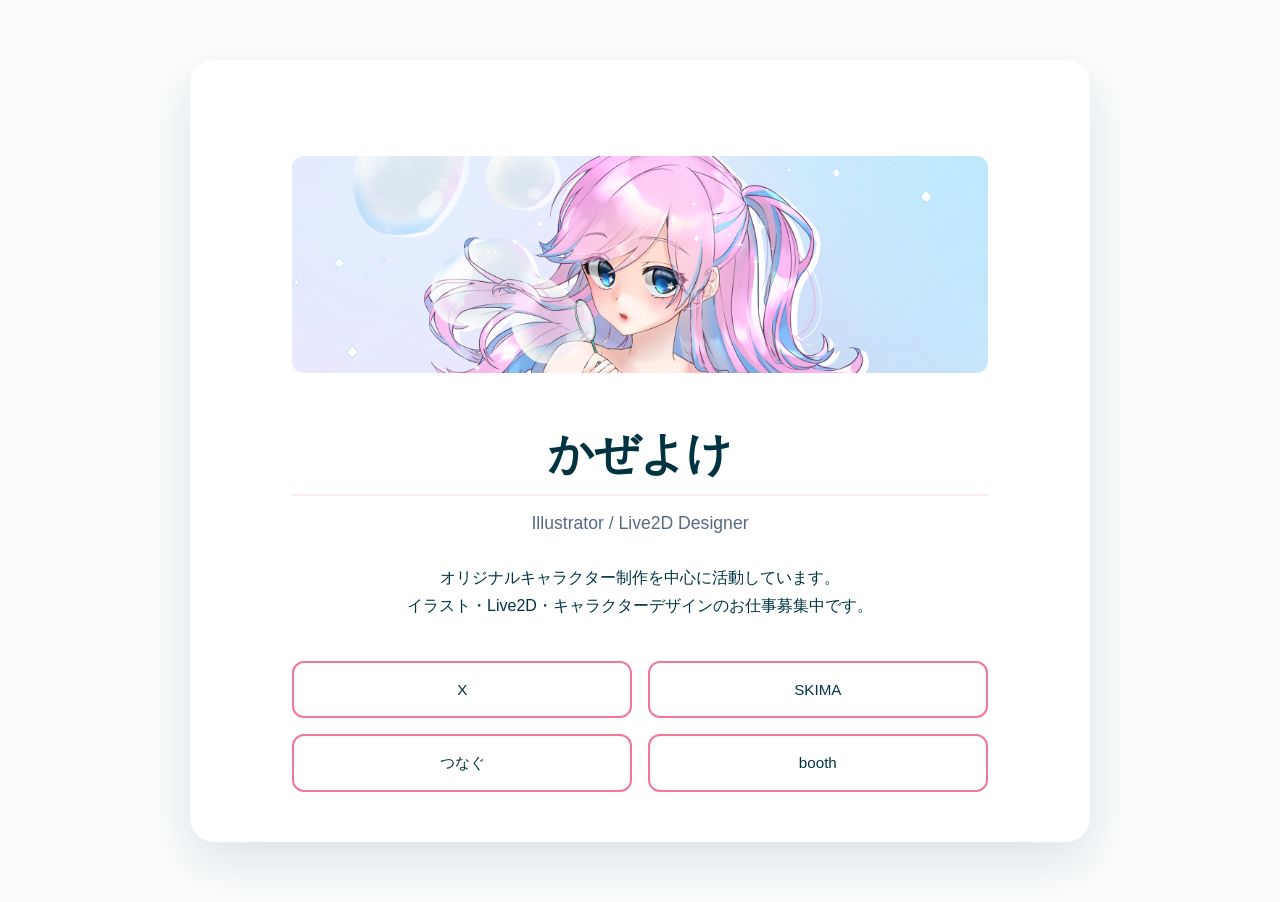
==== index.html @ c68abbef "title変更" ====
<!DOCTYPE html>
<html lang="ja">
<head>
    <meta charset="UTF-8">
    <meta name="viewport" content="width=device-width, initial-scale=1.0">
    <title>Kazeyoke | Portfolio</title>

    <link rel="stylesheet" href="css/style.css">
</head>

<body>

<main class="container">
    <section class="card">
        <div class="hero">
            <img src="images/header.png" alt="ヘッダー画像">
        </div>

        <div class="content">

            <h1>かぜよけ</h1>

            <p class="job">
                Illustrator / Live2D Designer
            </p>

            <p class="profile">
                オリジナルキャラクター制作を中心に活動しています。<br>
                イラスト・Live2D・キャラクターデザインのお仕事募集中です。
            </p>

            <div class="links">
                <a href="https://x.com/kazeyoke1265">X</a>
                <a href="https://skima.jp/profile?id=476452&sh=sy41KWL">SKIMA</a>
                <a href="https://tsunagu.cloud/users/kazeyoke_sub">つなぐ</a>
                <a href="https://kazeyoke-sub.booth.pm/">booth</a>
            </div>
        </div>
    </section>
</main>

</body>
</html>
---- css/style.css ----
:root{

--pink:#F66C89;
--pink2:#F27798;

--green:#013440;

--blue:#234D68;

--gray:#566B81;

}

*{

margin:0;
padding:0;
box-sizing:border-box;

}

body{

font-family:"Noto Sans JP",sans-serif;

background:#FAFCFD;

color:var(--green);

line-height:1.8;

}

header{

padding:20px 8%;

display:flex;

justify-content:space-between;

align-items:center;

}

h1{
    /* margin-top: 24px; */
    margin-bottom: 12px;
    font-size: clamp(1.8rem, 4vw, 2.8rem);
    border-bottom:2px solid rgba(242,119,152,.15);
}

.job{
    margin-bottom: 24px;
    font-size: clamp(0.9rem, 2vw, 1.1rem);
    color: #566B81;
}

.profile{
    margin-bottom: 40px;
    line-height: 1.8;
    font-size: clamp(0.95rem, 2vw, 1rem);
}

nav ul{

display:flex;

gap:30px;

list-style:none;

}

nav a{

text-decoration:none;

color:var(--green);

transition:.3s;

}

nav a:hover{

color:var(--pink);

}

/* ------------------------------
   Hero
------------------------------ */

.hero{
    margin: 16px auto 40px;
    border-radius: 12px;
    overflow: hidden;
}

.hero img{
    display: block;
    width: 100%;
    height: auto;
    transition: .5s;
}

.hero:hover img{
    transform: scale(1.03);
}


.hero p{

font-size:18px;

max-width:600px;

}

section{

padding:80px 8%;

}

.content{
    padding:0px;
}

/* ------------------------------
   共通横幅
------------------------------ */

.inner{
    width: 92%;
    margin: 0 auto;
}

/* ------------------------------
   Card
------------------------------ */

.card{
    width: min(900px, 92%);
    margin: 60px auto;

    background: #fff;
    border-radius: 24px;
    overflow: hidden;

    box-shadow: 0 20px 50px rgba(1, 52, 64, .12);
    text-align: center;

    padding-bottom: 50px;
}


/* ------------------------------
   Links
------------------------------ */

.links{
    display: grid;
    grid-template-columns: repeat(2, 1fr);
    gap: 16px;
    margin-top: 32px;
}

.links a{
    display: flex;
    justify-content: center;
    align-items: center;

    padding: 13px 18px;

    background: #fff;
    border: 2px solid #F27798;
    border-radius: 12px;

    color: #013440;
    text-decoration: none;
    font-size: 0.95rem;
    font-weight: 500;

    transition: .25s;
}

.links a:hover{
    background:#F66C89;
    color:#fff;
    transform:translateY(-2px);
    box-shadow:0 12px 24px rgba(242,119,152,.3);
}

footer{

background:var(--green);

color:white;

padding:40px;

text-align:center;

}

 /* mb */

@media (max-width: 768px) {

    .hero{
        width: 100%;
        margin: 0;
        border-radius: 0;
    }

    .hero img{
        display: block;
        width: 100%;
        height: 180px;   /* 好みで調整 */
        object-fit: cover;
    }

    .inner{
        width: calc(100% - 48px); /* 左右24px */
        margin: 0 auto;
    }


    .card{
        width: 100%;
        margin: 0;
        padding: 0 0 40px;
        border-radius: 0;
        box-shadow: none;
    }


    .links{
        gap: 10px;
    }

    .links a{
        font-size: 0.85rem;
        padding: 10px 8px;
        border-width: 1.5px;
        border-radius: 10px;
        border: 2px solid #F27798;
    }

    .content{
        width: calc(100% - 48px); /* 左右24px */
        margin: 0 auto;
    }


}

@media (max-width: 480px) {
    .links{
        grid-template-columns: 1fr;
    }


    .links a{
        border: 2px solid #F27798;
    }
    .content{
        width: calc(100% - 48px); /* 左右24px */
        margin: 0 auto;
    }

}
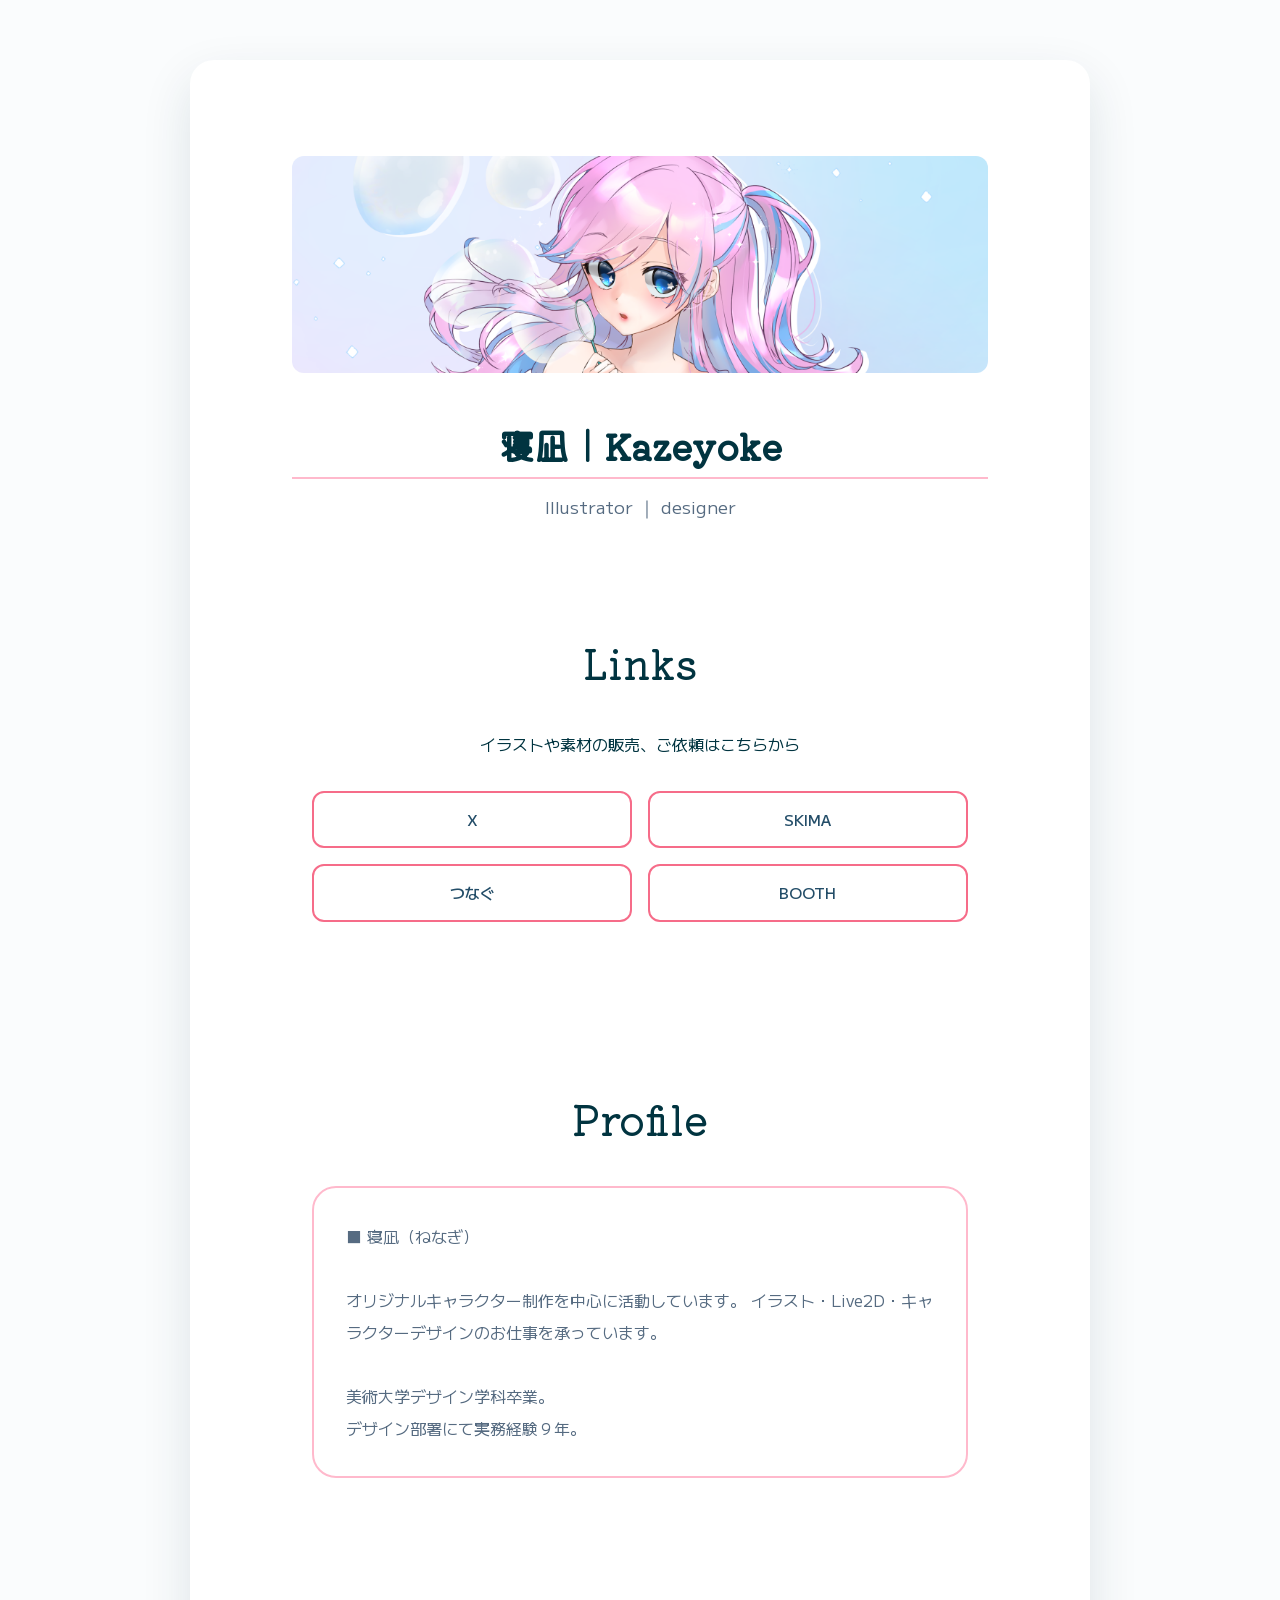
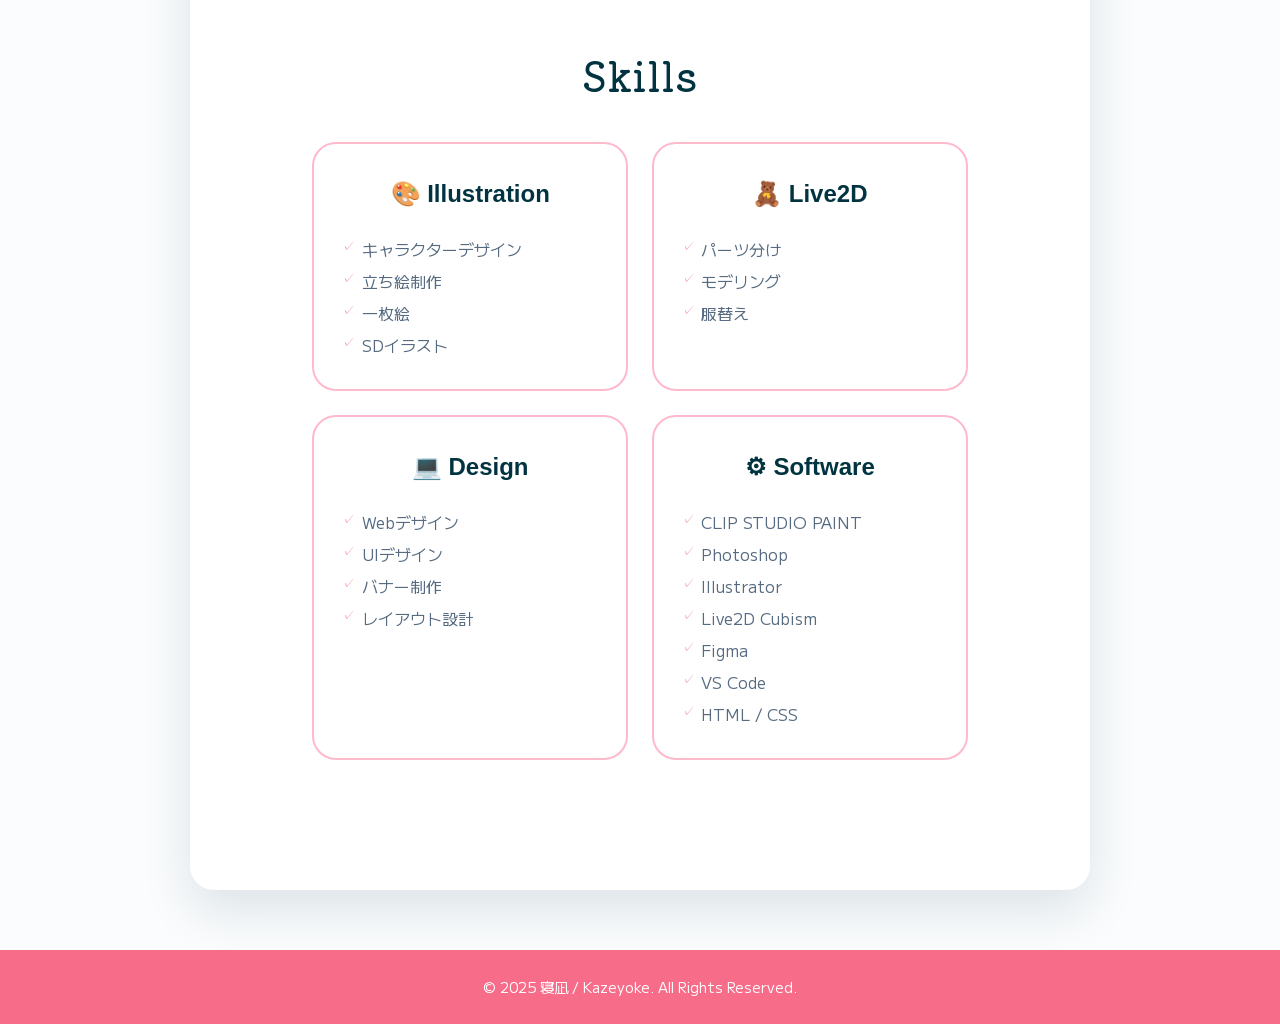
==== commit 470bb213: "全体の情報を編集" ====
--- a/index.html
+++ b/index.html
@@ -5,6 +5,14 @@
     <meta name="viewport" content="width=device-width, initial-scale=1.0">
     <title>Kazeyoke | Portfolio</title>
 
+    <link rel="icon" href="/images/favicon.ico" id="favicon">
+    <link rel="apple-touch-icon" sizes="180x180" href="/images/apple-touch-icon-180x180.png">
+
+    <!-- Google Fonts -->
+    <link rel="preconnect" href="https://fonts.googleapis.com">
+    <link rel="preconnect" href="https://fonts.gstatic.com" crossorigin>
+    <link href="https://fonts.googleapis.com/css2?family=Kiwi+Maru:wght@300;400;500&family=M+PLUS+1:wght@100..900&display=swap" rel="stylesheet">
+ 
     <link rel="stylesheet" href="css/style.css">
 </head>
 
@@ -18,26 +26,100 @@
 
         <div class="content">
 
-            <h1>かぜよけ</h1>
+            <h1>寝凪｜Kazeyoke</h1>
 
             <p class="job">
-                Illustrator / Live2D Designer
+                Illustrator ｜ designer
             </p>
 
-            <p class="profile">
-                オリジナルキャラクター制作を中心に活動しています。<br>
-                イラスト・Live2D・キャラクターデザインのお仕事募集中です。
-            </p>
+            <section class="links-section" id="links">
+                <h2 class="section-title">Links</h2>
+                <p>イラストや素材の販売、ご依頼はこちらから</p>
+                <div class="links">
+                    <a href="https://x.com/nenagi_kazeyoke" target="_blank" rel="noopener noreferrer">X</a>
 
-            <div class="links">
-                <a href="https://x.com/kazeyoke1265">X</a>
-                <a href="https://skima.jp/profile?id=476452&sh=sy41KWL">SKIMA</a>
-                <a href="https://tsunagu.cloud/users/kazeyoke_sub">つなぐ</a>
-                <a href="https://kazeyoke-sub.booth.pm/">booth</a>
-            </div>
+                    <a href="https://skima.jp/profile?id=476452&sh=sy41KWL" target="_blank" rel="noopener noreferrer">SKIMA</a>
+
+                    <a href="https://tsunagu.cloud/users/kazeyoke_sub" target="_blank" rel="noopener noreferrer">つなぐ</a>
+
+                    <a href="https://kazeyoke-sub.booth.pm/" target="_blank" rel="noopener noreferrer">BOOTH</a>
+                </div>
+            </section>
+
+            <section class="profile-section" id="profile">
+                <h2 class="section-title">Profile</h2>
+
+                <div class="profile-card">
+                    <p>
+                    ■ 寝凪（ねなぎ）<br><br>
+
+                        オリジナルキャラクター制作を中心に活動しています。
+                        イラスト・Live2D・キャラクターデザインのお仕事を承っています。<br><br>
+
+                        美術大学デザイン学科卒業。<br>
+                        デザイン部署にて実務経験９年。
+                    </p>
+                </div>
+            </section>
+
+
+
+            <section class="skills">
+                <h2 class="section-title">Skills</h2>
+
+                <div class="skill-grid">
+
+                    <div class="skill-card">
+                    <h3>🎨 Illustration</h3>
+                    <ul>
+                        <li>キャラクターデザイン</li>
+                        <li>立ち絵制作</li>
+                        <li>一枚絵</li>
+                        <li>SDイラスト</li>
+                    </ul>
+                    </div>
+
+                    <div class="skill-card">
+                    <h3>🧸 Live2D</h3>
+                    <ul>
+                        <li>パーツ分け</li>
+                        <li>モデリング</li>
+                        <li>服替え</li>
+                    </ul>
+                    </div>
+
+                    <div class="skill-card">
+                    <h3>💻 Design</h3>
+                    <ul>
+                        <li>Webデザイン</li>
+                        <li>UIデザイン</li>
+                        <li>バナー制作</li>
+                        <li>レイアウト設計</li>
+                    </ul>
+                    </div>
+
+                    <div class="skill-card">
+                    <h3>⚙ Software</h3>
+                    <ul>
+                        <li>CLIP STUDIO PAINT</li>
+                        <li>Photoshop</li>
+                        <li>Illustrator</li>
+                        <li>Live2D Cubism</li>
+                        <li>Figma</li>
+                        <li>VS Code</li>
+                        <li>HTML / CSS </li>
+                    </ul>
+                    </div>
+
+  </div>
+</section>
         </div>
     </section>
 </main>
 
 </body>
+
+<footer>
+    <p>© 2025 寝凪 / Kazeyoke. All Rights Reserved.</p>
+</footer>
 </html>
--- a/css/style.css
+++ b/css/style.css
@@ -1,7 +1,7 @@
 :root{
 
 --pink:#F66C89;
---pink2:#F27798;
+--pink2:#ffb9cc;
 
 --green:#013440;
 
@@ -21,7 +21,7 @@
 
 body{
 
-font-family:"Noto Sans JP",sans-serif;
+font-family: "M PLUS 1", sans-serif;
 
 background:#FAFCFD;
 
@@ -31,6 +31,16 @@
 
 }
 
+
+/* 見出し */
+h1,
+h2,
+h3,
+.logo {
+    font-family: "Kiwi Maru", serif;
+}
+
+
 header{
 
 padding:20px 8%;
@@ -43,11 +53,21 @@
 
 }
 
-h1{
-    /* margin-top: 24px; */
+h1 {
     margin-bottom: 12px;
-    font-size: clamp(1.8rem, 4vw, 2.8rem);
-    border-bottom:2px solid rgba(242,119,152,.15);
+    font-size: clamp(1.5rem, 3vw, 2.2rem);
+    border-bottom: 2px solid var(--pink2);
+    font-family: "Kiwi Maru", serif;
+    font-weight: 600;
+}
+
+
+.section-title {
+    margin-bottom: clamp(20px, 3vw, 32px);
+    text-align: center;
+    font-family: "Kiwi Maru", serif;
+    font-weight: 500;
+    font-size: clamp(1.8rem, 4vw, 2.5rem);
 }
 
 .job{
@@ -56,20 +76,52 @@
     color: #566B81;
 }
 
-.profile{
+/* PC */
+.profile-section,
+.skills,
+.links-section,
+.works-section,
+.contact-section {
+    padding: 80px 20px;
+}
+
+
+.profile {
     margin-bottom: 40px;
     line-height: 1.8;
+    max-width: 500px;
+    margin-inline: auto;
+    text-align: left;
+}
+
+/* ===== Profile ===== */
+
+.profile-section {
+    padding: 80px 20px;
+}
+
+.profile-card {
+    max-width: 900px;
+    margin: 0 auto;
+    padding: 32px;
+    background: #fff;
+    border: 2px solid var(--pink2);
+    border-radius: 24px;
+}
+
+.profile-card p {
+    margin: 0;
+    font-family: "M PLUS 1", sans-serif;
     font-size: clamp(0.95rem, 2vw, 1rem);
+    line-height: 2;
+    color: var(--gray);
+    text-align: left;
 }
 
 nav ul{
-
-display:flex;
-
-gap:30px;
-
-list-style:none;
-
+    display:flex;
+    gap:30px;
+    list-style:none;
 }
 
 nav a{
@@ -145,7 +197,7 @@
     width: min(900px, 92%);
     margin: 60px auto;
 
-    background: #fff;
+    background: #ffffff;
     border-radius: 24px;
     overflow: hidden;
 
@@ -175,10 +227,11 @@
     padding: 13px 18px;
 
     background: #fff;
-    border: 2px solid #F27798;
+    border: 2px solid var(--pink);
+
     border-radius: 12px;
 
-    color: #013440;
+    color: var(--blue);
     text-decoration: none;
     font-size: 0.95rem;
     font-weight: 500;
@@ -187,7 +240,7 @@
 }
 
 .links a:hover{
-    background:#F66C89;
+    background: var(--pink);
     color:#fff;
     transform:translateY(-2px);
     box-shadow:0 12px 24px rgba(242,119,152,.3);
@@ -204,6 +257,71 @@
 text-align:center;
 
 }
+
+
+.skills {
+  padding: 80px 20px;
+}
+
+
+.skill-grid {
+  max-width: 1100px;
+  margin: auto;
+  display: grid;
+  grid-template-columns: repeat(auto-fit, minmax(280px, 1fr));
+  gap: 24px;
+}
+
+.skill-card {
+  background: #fff;
+  border: 2px solid var(--pink2);
+  border-radius: 24px;
+  padding: 28px;
+  text-align: left;
+}
+
+.skill-card h3 {
+  font-family: "Darumadrop One", sans-serif;
+  font-size: 1.5rem;
+  color: var(--green);
+  margin: 0 0 18px;
+  text-align: center;
+}
+
+.skill-card ul {
+  list-style: none;
+  margin: 0;
+  padding: 0;
+}
+
+.skill-card li {
+  list-style: none;
+  margin: 0;
+  padding-left: 1.2rem;
+  position: relative;
+  font-family: "M PLUS 1", sans-serif;
+  line-height: 2;
+  color: var(--gray);
+  text-align: left;
+}
+
+.skill-card li::before {
+  content: "✓";
+  position: absolute;
+  left: 0;
+  color: #f5a6c5;
+  font-size: 0.8rem;
+}
+
+footer {
+    background: var(--pink);
+    color: #fff;
+    text-align: center;
+    padding: 24px 20px;
+    font-family: "M PLUS 1", sans-serif;
+    font-size: 0.9rem;
+}
+
 
  /* mb */
 
@@ -254,8 +372,18 @@
         margin: 0 auto;
     }
 
-
-}
+    .profile-section,
+    .skills,
+    .links-section,
+    .works-section,
+    .contact-section {
+        padding: 48px 16px;
+    }
+
+
+}
+
+
 
 @media (max-width: 480px) {
     .links{
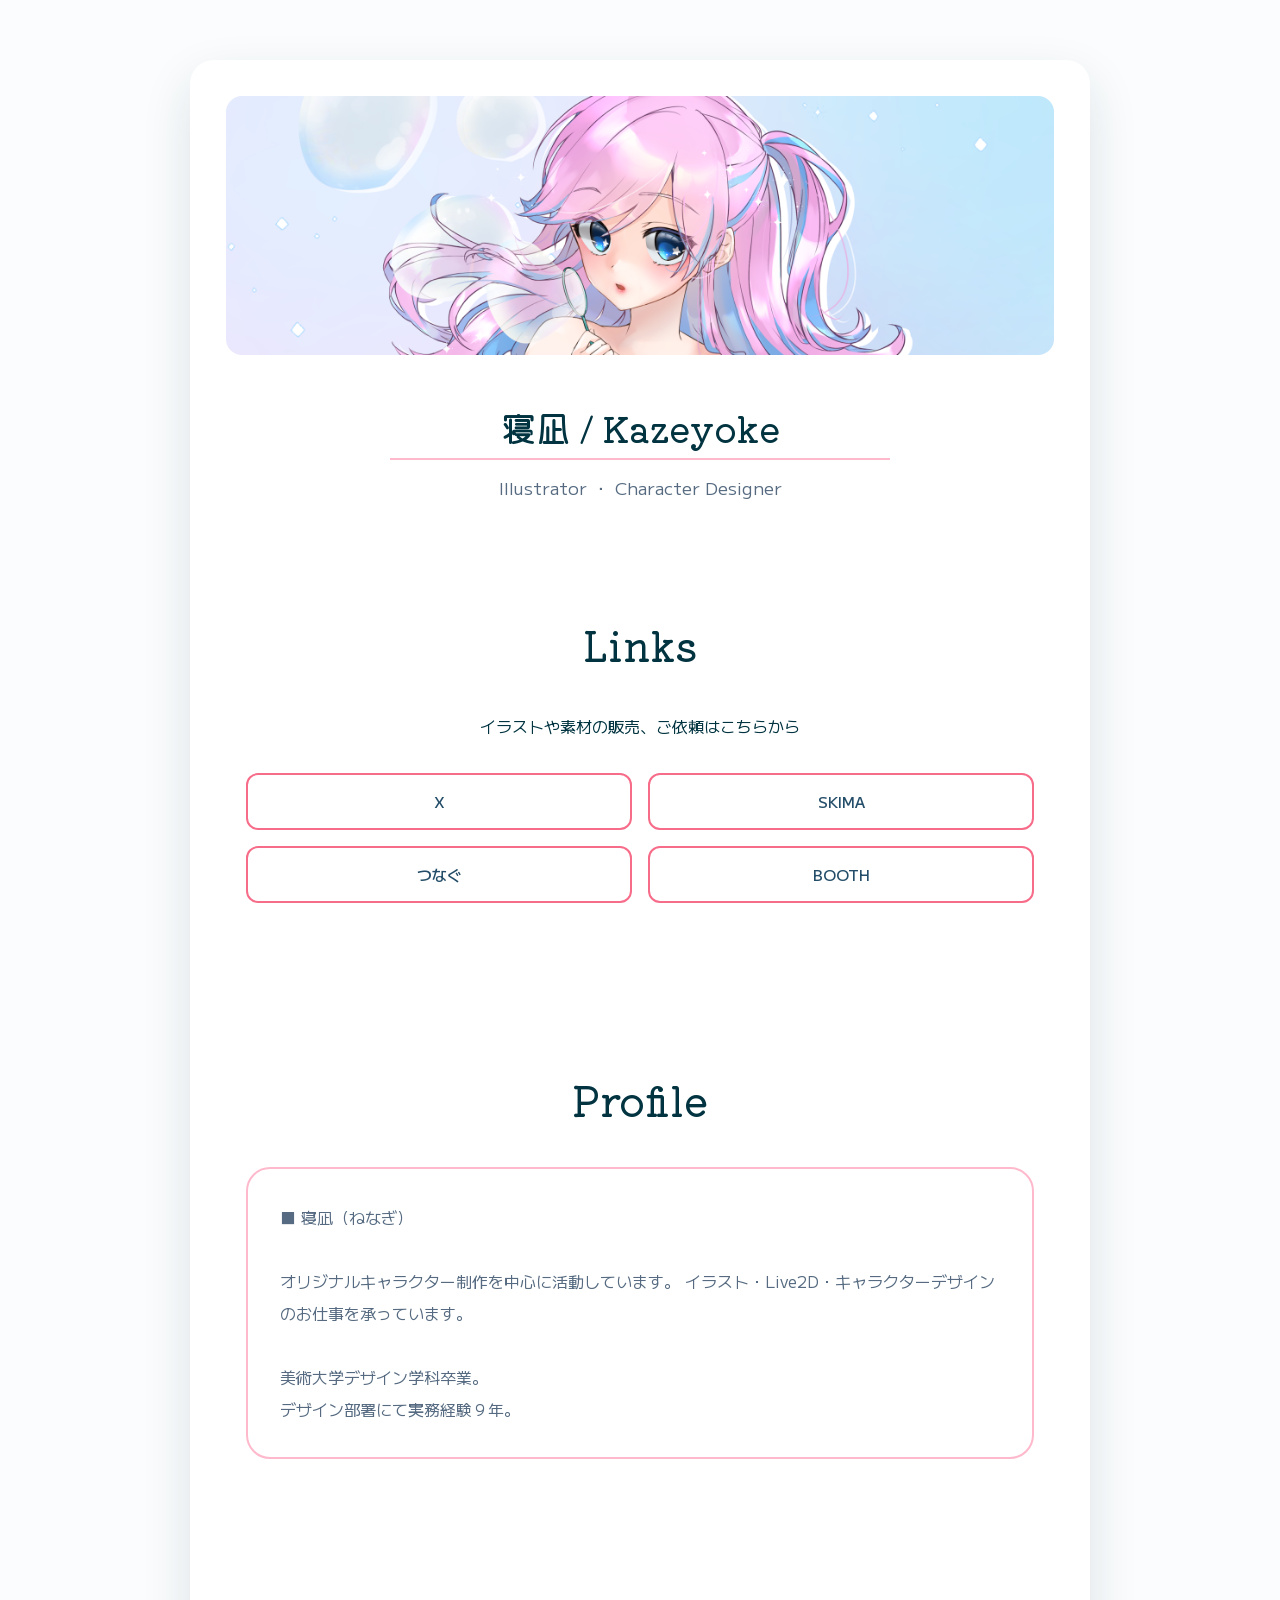
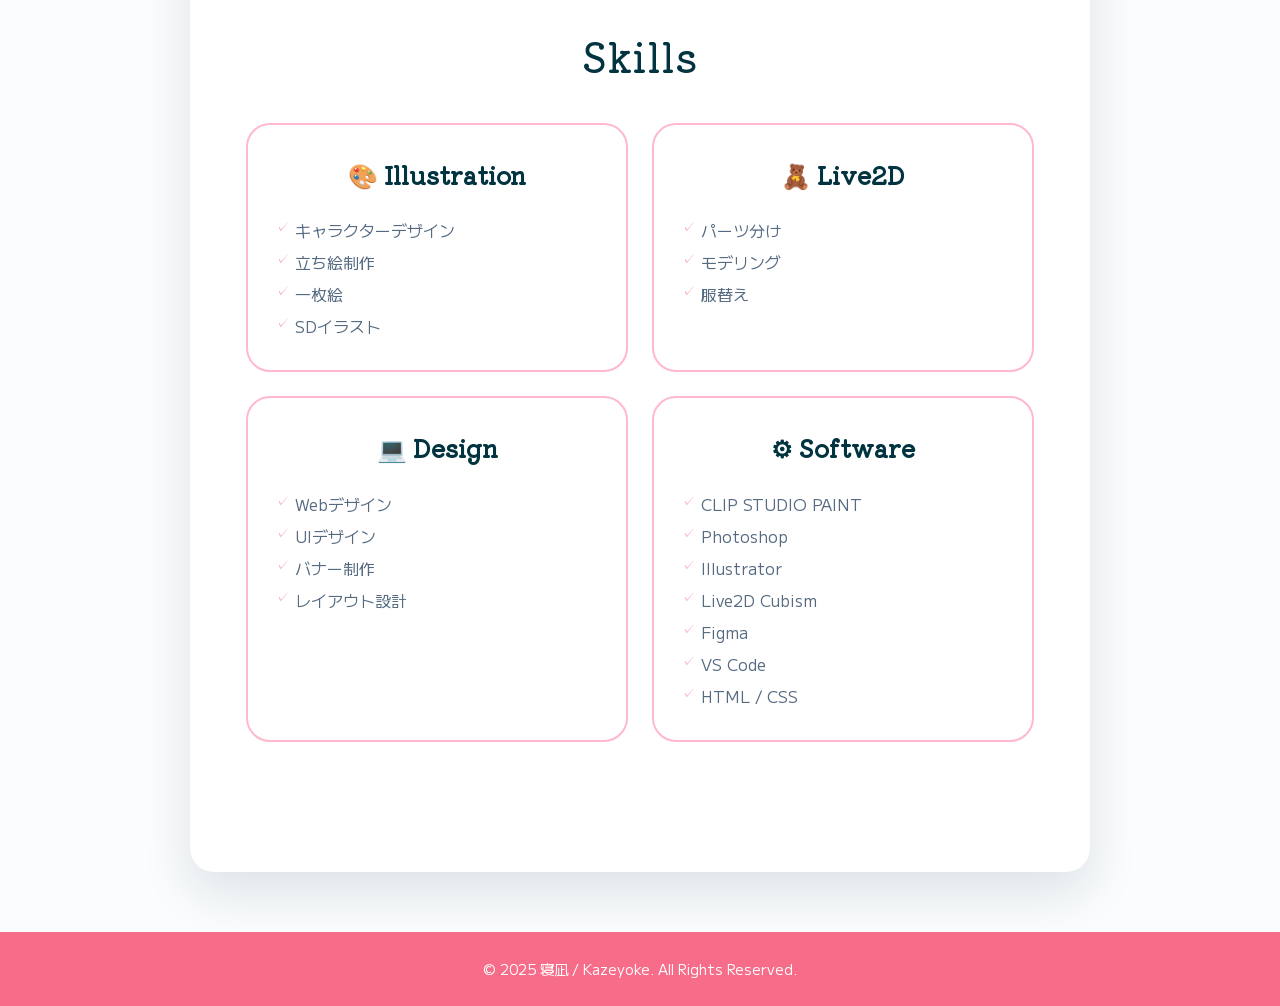
==== commit 3a0a0e23: "ファビコン修正と全体の整理" ====
--- a/index.html
+++ b/index.html
@@ -5,8 +5,8 @@
     <meta name="viewport" content="width=device-width, initial-scale=1.0">
     <title>Kazeyoke | Portfolio</title>
 
-    <link rel="icon" href="/images/favicon.ico" id="favicon">
-    <link rel="apple-touch-icon" sizes="180x180" href="/images/apple-touch-icon-180x180.png">
+    <link rel="icon" href="images/favicon.ico">
+    <link rel="apple-touch-icon" sizes="180x180" href="images/apple-touch-icon-180x180.png">
 
     <!-- Google Fonts -->
     <link rel="preconnect" href="https://fonts.googleapis.com">
@@ -26,11 +26,11 @@
 
         <div class="content">
 
-            <h1>寝凪｜Kazeyoke</h1>
+        <h1>寝凪 <span>/ Kazeyoke</span></h1>
 
-            <p class="job">
-                Illustrator ｜ designer
-            </p>
+        <p class="job">
+            Illustrator ・ Character Designer
+        </p>
 
             <section class="links-section" id="links">
                 <h2 class="section-title">Links</h2>
@@ -40,7 +40,7 @@
 
                     <a href="https://skima.jp/profile?id=476452&sh=sy41KWL" target="_blank" rel="noopener noreferrer">SKIMA</a>
 
-                    <a href="https://tsunagu.cloud/users/kazeyoke_sub" target="_blank" rel="noopener noreferrer">つなぐ</a>
+                    <a href="https://tsunagu.cloud/users/nenagi_kazeyoke" target="_blank" rel="noopener noreferrer">つなぐ</a>
 
                     <a href="https://kazeyoke-sub.booth.pm/" target="_blank" rel="noopener noreferrer">BOOTH</a>
                 </div>
--- a/css/style.css
+++ b/css/style.css
@@ -54,11 +54,26 @@
 }
 
 h1 {
-    margin-bottom: 12px;
+    margin: 0 auto 12px;
+    max-width: 500px;
+
     font-size: clamp(1.5rem, 3vw, 2.2rem);
     border-bottom: 2px solid var(--pink2);
+
     font-family: "Kiwi Maru", serif;
-    font-weight: 600;
+    font-weight: 500;
+
+    text-align: center;
+}
+
+.job {
+    margin: 0 auto 24px;
+    max-width: 500px;
+
+    font-size: clamp(0.9rem, 2vw, 1.1rem);
+    color: var(--gray);
+
+    text-align: center;
 }
 
 
@@ -70,11 +85,6 @@
     font-size: clamp(1.8rem, 4vw, 2.5rem);
 }
 
-.job{
-    margin-bottom: 24px;
-    font-size: clamp(0.9rem, 2vw, 1.1rem);
-    color: #566B81;
-}
 
 /* PC */
 .profile-section,
@@ -145,8 +155,8 @@
 ------------------------------ */
 
 .hero{
-    margin: 16px auto 40px;
-    border-radius: 12px;
+    margin: 36px 36px 40px;
+    border-radius: 16px;
     overflow: hidden;
 }
 
@@ -162,36 +172,24 @@
 }
 
 
-.hero p{
-
-font-size:18px;
-
-max-width:600px;
-
-}
-
-section{
-
-padding:80px 8%;
-
-}
-
-.content{
-    padding:0px;
-}
+
 
 /* ------------------------------
    共通横幅
 ------------------------------ */
 
 .inner{
-    width: 92%;
-    margin: 0 auto;
+    width:min(1100px, calc(100% - 40px));
+    margin:0 auto;
 }
 
 /* ------------------------------
    Card
 ------------------------------ */
+
+.content {
+    padding: 0 36px;
+}
 
 .card{
     width: min(900px, 92%);
@@ -246,30 +244,13 @@
     box-shadow:0 12px 24px rgba(242,119,152,.3);
 }
 
-footer{
-
-background:var(--green);
-
-color:white;
-
-padding:40px;
-
-text-align:center;
-
-}
-
-
-.skills {
-  padding: 80px 20px;
-}
-
-
-.skill-grid {
-  max-width: 1100px;
-  margin: auto;
-  display: grid;
-  grid-template-columns: repeat(auto-fit, minmax(280px, 1fr));
-  gap: 24px;
+
+.skill-grid{
+    max-width:900px;
+    margin:auto;
+    display:grid;
+    grid-template-columns:repeat(2,1fr);
+    gap:24px;
 }
 
 .skill-card {
@@ -281,11 +262,11 @@
 }
 
 .skill-card h3 {
-  font-family: "Darumadrop One", sans-serif;
-  font-size: 1.5rem;
-  color: var(--green);
-  margin: 0 0 18px;
-  text-align: center;
+    font-family: "Kiwi Maru", serif;
+    font-size: 1.5rem;
+    color: var(--green);
+    margin: 0 0 18px;
+    text-align: center;
 }
 
 .skill-card ul {
@@ -368,7 +349,7 @@
     }
 
     .content{
-        width: calc(100% - 48px); /* 左右24px */
+        padding: 0 16px;
         margin: 0 auto;
     }
 
@@ -377,9 +358,12 @@
     .links-section,
     .works-section,
     .contact-section {
-        padding: 48px 16px;
-    }
-
+        padding: 24px 16px;
+    }
+
+    .skill-grid {
+        grid-template-columns: 1fr;
+    }
 
 }
 
@@ -394,9 +378,5 @@
     .links a{
         border: 2px solid #F27798;
     }
-    .content{
-        width: calc(100% - 48px); /* 左右24px */
-        margin: 0 auto;
-    }
 
 }
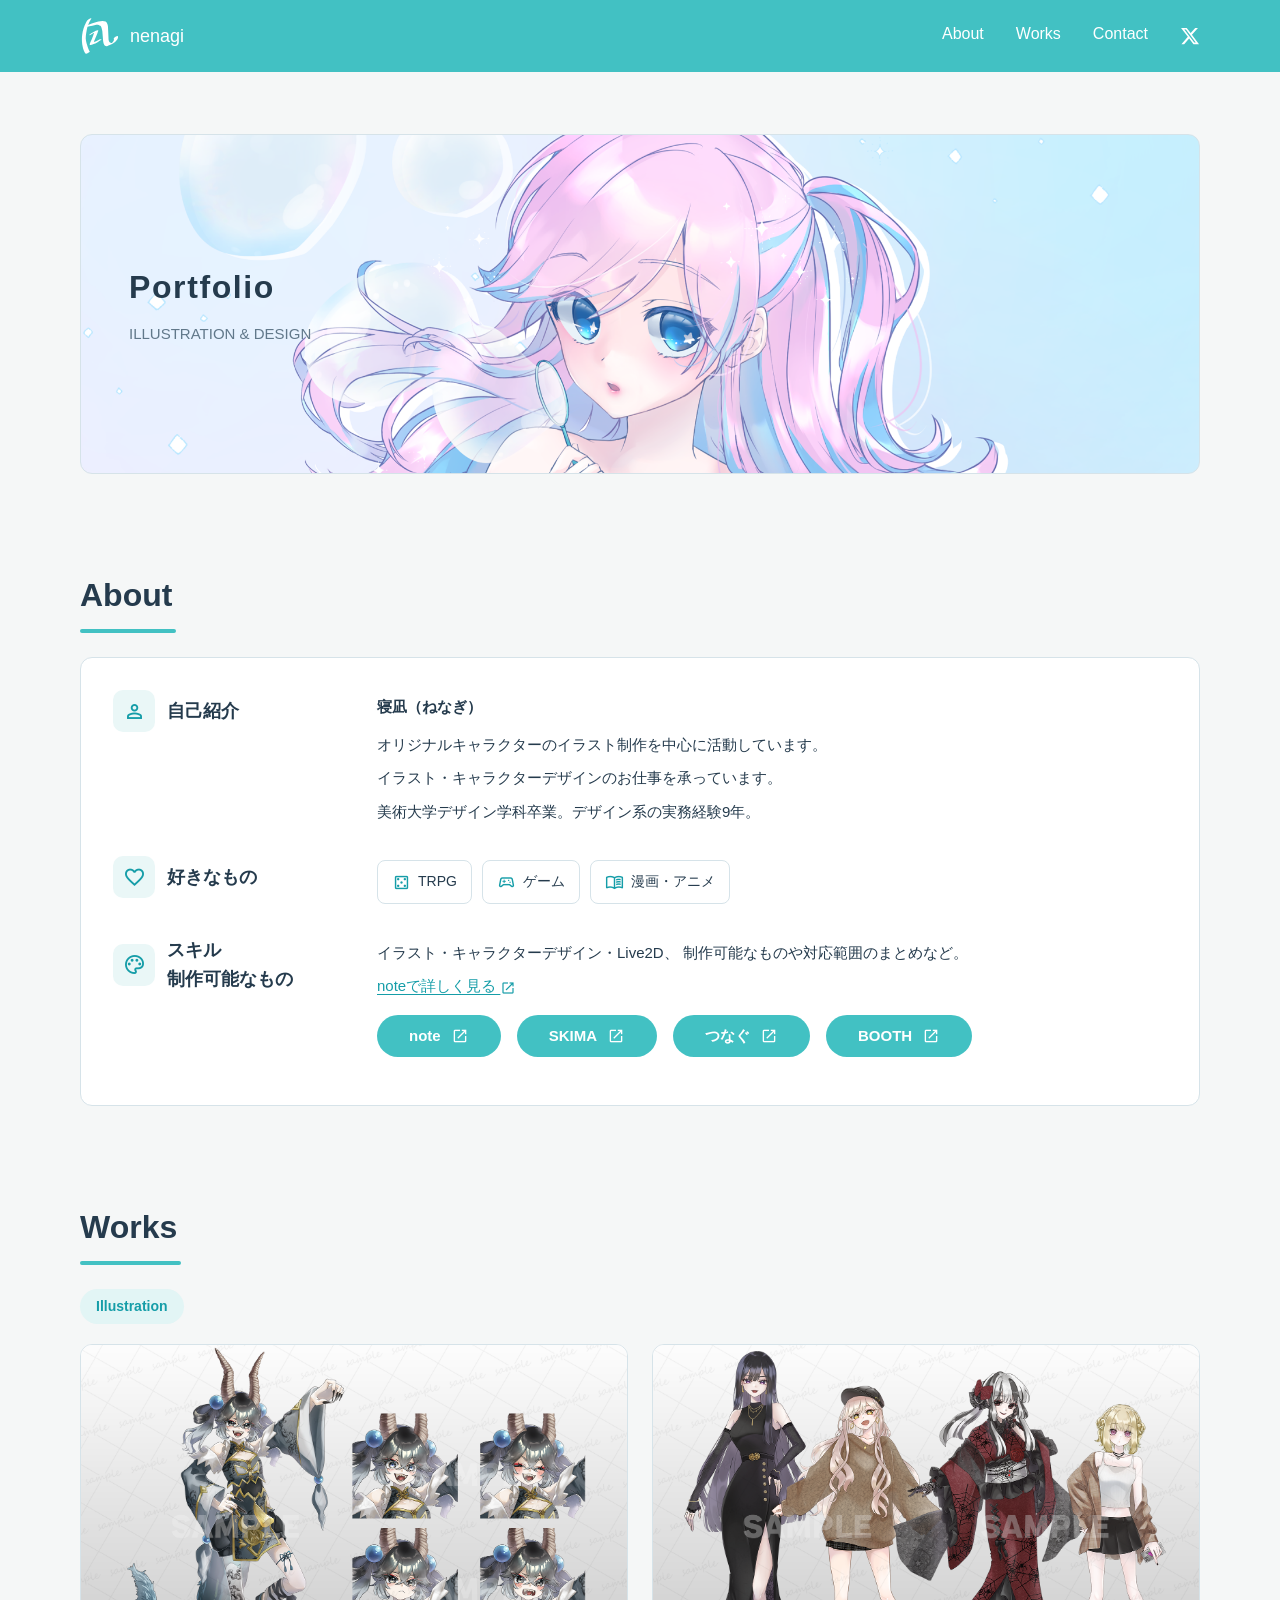
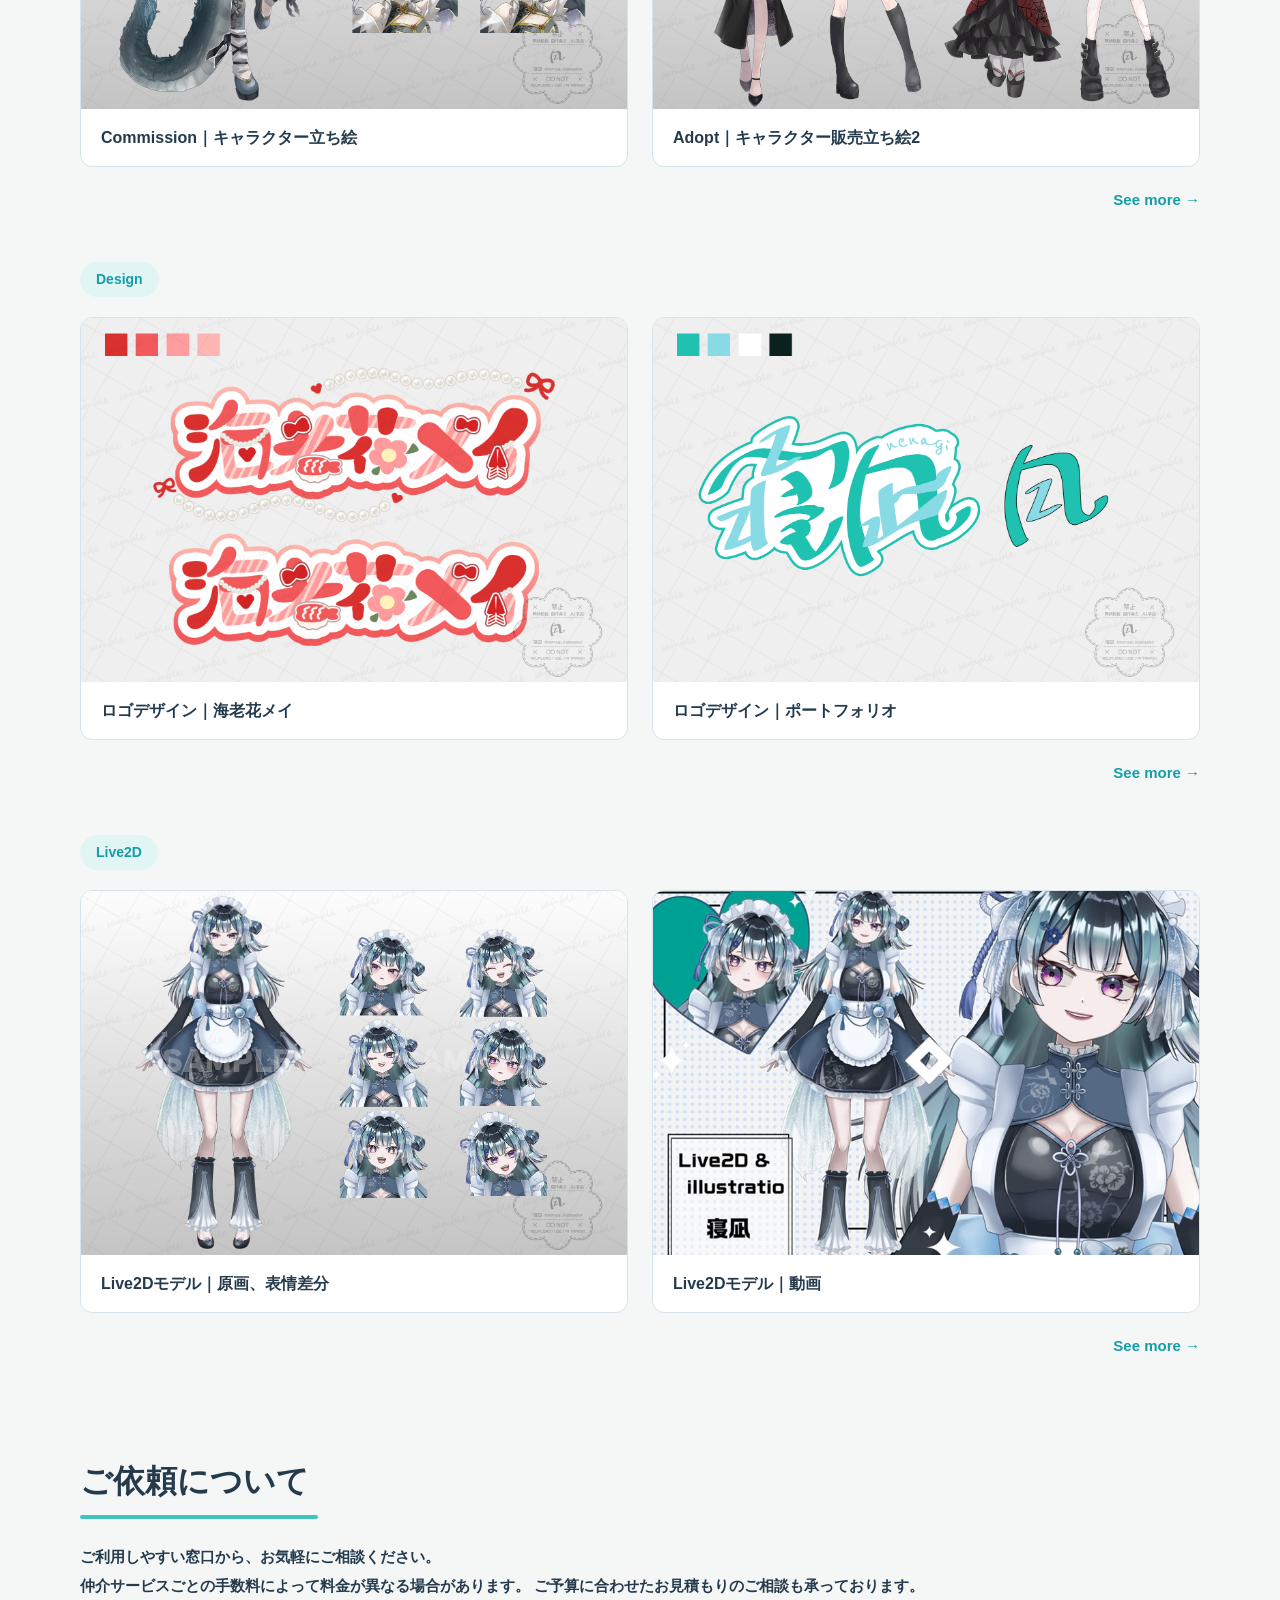
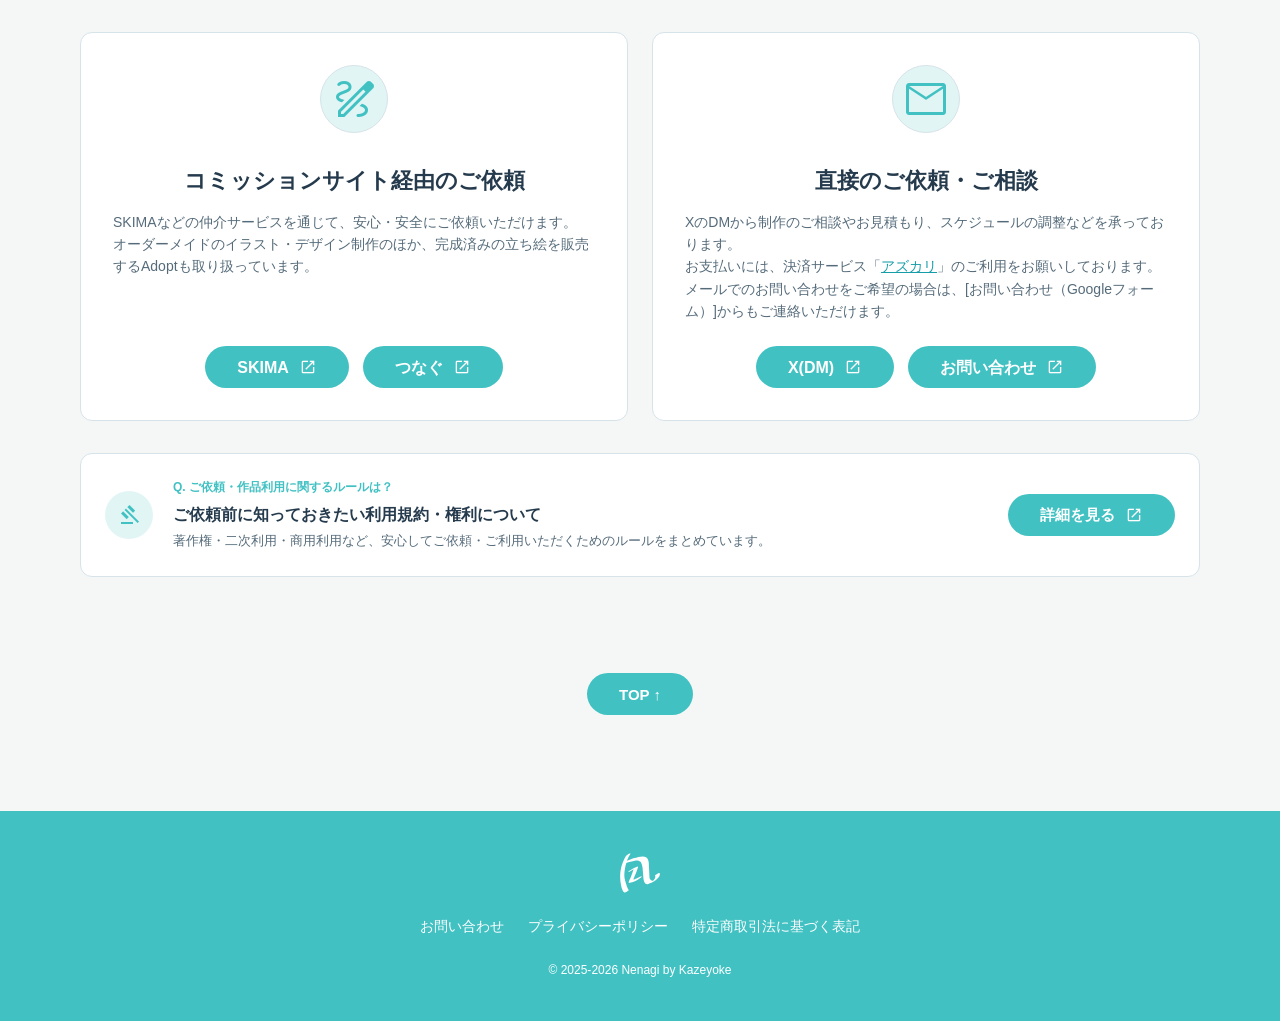
==== commit 482c2af9: "新装" ====
--- a/index.html
+++ b/index.html
@@ -1,125 +1,377 @@
 <!DOCTYPE html>
 <html lang="ja">
+  <script>
+  if (sessionStorage.getItem("openingPlayed")) {
+    document.documentElement.classList.add("opening-played");
+  } else {
+    sessionStorage.setItem("openingPlayed", "true");
+  }
+</script>
 <head>
-    <meta charset="UTF-8">
-    <meta name="viewport" content="width=device-width, initial-scale=1.0">
-    <title>Kazeyoke | Portfolio</title>
-
-    <link rel="icon" href="images/favicon.ico">
-    <link rel="apple-touch-icon" sizes="180x180" href="images/apple-touch-icon-180x180.png">
-
-    <!-- Google Fonts -->
-    <link rel="preconnect" href="https://fonts.googleapis.com">
-    <link rel="preconnect" href="https://fonts.gstatic.com" crossorigin>
-    <link href="https://fonts.googleapis.com/css2?family=Kiwi+Maru:wght@300;400;500&family=M+PLUS+1:wght@100..900&display=swap" rel="stylesheet">
- 
-    <link rel="stylesheet" href="css/style.css">
+  <meta charset="UTF-8">
+  <meta name="viewport" content="width=device-width, initial-scale=1.0">
+  <title>Portfolio| 寝凪 Kazeyoke</title>
+  <link rel="stylesheet" href="css/style.css">
+  <link rel="icon" href="/favicon.ico" sizes="any">
+    <!-- JavaScriptファイルの読み込み -->
+  <script src="/js/main.js"></script>
+  <script src="/js/works.js"></script>
+  <link rel="preconnect" href="https://fonts.googleapis.com">
+  <link rel="preconnect" href="https://fonts.gstatic.com" crossorigin>
+  <link href="https://fonts.googleapis.com/css2?family=Noto+Sans+JP:wght@100..900&display=swap" rel="stylesheet">
+  <!-- ★ Google Material Symbols (Icons) の読み込み -->
+  <link rel="stylesheet" href="https://fonts.googleapis.com/css2?family=Material+Symbols+Outlined:opsz,wght,FILL,GRAD@24,400,0,0" />
+
+  <!-- Google tag (gtag.js) -->
+  <script async src="https://www.googletagmanager.com/gtag/js?id=G-9JPQ5KPZ0X"></script>
+  <script>
+    window.dataLayer = window.dataLayer || [];
+    function gtag(){dataLayer.push(arguments);}
+    gtag('js', new Date());
+
+    gtag('config', 'G-9JPQ5KPZ0X');
+  </script>
 </head>
 
 <body>
-
-<main class="container">
-    <section class="card">
-        <div class="hero">
-            <img src="images/header.png" alt="ヘッダー画像">
-        </div>
-
-        <div class="content">
-
-        <h1>寝凪 <span>/ Kazeyoke</span></h1>
-
-        <p class="job">
-            Illustrator ・ Character Designer
-        </p>
-
-            <section class="links-section" id="links">
-                <h2 class="section-title">Links</h2>
-                <p>イラストや素材の販売、ご依頼はこちらから</p>
-                <div class="links">
-                    <a href="https://x.com/nenagi_kazeyoke" target="_blank" rel="noopener noreferrer">X</a>
-
-                    <a href="https://skima.jp/profile?id=476452&sh=sy41KWL" target="_blank" rel="noopener noreferrer">SKIMA</a>
-
-                    <a href="https://tsunagu.cloud/users/nenagi_kazeyoke" target="_blank" rel="noopener noreferrer">つなぐ</a>
-
-                    <a href="https://kazeyoke-sub.booth.pm/" target="_blank" rel="noopener noreferrer">BOOTH</a>
-                </div>
-            </section>
-
-            <section class="profile-section" id="profile">
-                <h2 class="section-title">Profile</h2>
-
-                <div class="profile-card">
-                    <p>
-                    ■ 寝凪（ねなぎ）<br><br>
-
-                        オリジナルキャラクター制作を中心に活動しています。
-                        イラスト・Live2D・キャラクターデザインのお仕事を承っています。<br><br>
-
-                        美術大学デザイン学科卒業。<br>
-                        デザイン部署にて実務経験９年。
-                    </p>
-                </div>
-            </section>
-
-
-
-            <section class="skills">
-                <h2 class="section-title">Skills</h2>
-
-                <div class="skill-grid">
-
-                    <div class="skill-card">
-                    <h3>🎨 Illustration</h3>
-                    <ul>
-                        <li>キャラクターデザイン</li>
-                        <li>立ち絵制作</li>
-                        <li>一枚絵</li>
-                        <li>SDイラスト</li>
-                    </ul>
-                    </div>
-
-                    <div class="skill-card">
-                    <h3>🧸 Live2D</h3>
-                    <ul>
-                        <li>パーツ分け</li>
-                        <li>モデリング</li>
-                        <li>服替え</li>
-                    </ul>
-                    </div>
-
-                    <div class="skill-card">
-                    <h3>💻 Design</h3>
-                    <ul>
-                        <li>Webデザイン</li>
-                        <li>UIデザイン</li>
-                        <li>バナー制作</li>
-                        <li>レイアウト設計</li>
-                    </ul>
-                    </div>
-
-                    <div class="skill-card">
-                    <h3>⚙ Software</h3>
-                    <ul>
-                        <li>CLIP STUDIO PAINT</li>
-                        <li>Photoshop</li>
-                        <li>Illustrator</li>
-                        <li>Live2D Cubism</li>
-                        <li>Figma</li>
-                        <li>VS Code</li>
-                        <li>HTML / CSS </li>
-                    </ul>
-                    </div>
-
+  <!-- Opening Animation -->
+   
+  <div class="opening" id="opening">
+    <div class="opening-logo">
+      <img src="/icons/rogo_cr.svg" alt="Nenagi">
+      <span>Nenagi by Kazeyoke</span>
+    </div>
   </div>
-</section>
-        </div>
+  <!-- Header -->
+  <div id="header"></div>
+  <main class="container">
+    <!-- Hero Section (★ images/index/hero.png を設定) -->
+    <section class="hero">
+      <div class="hero-banner" style="background-image: url('images/index/hero2.png'); background-size: cover; background-position: center;">
+        <div class="hero-copy">
+          <h1>Portfolio</h1>
+          <p>ILLUSTRATION & DESIGN</p>
+        </div>
+      </div>
     </section>
-</main>
+
+   
+    <!-- About Section -->
+    <section id="about" class="about-section">
+      <h2 class="section-title">About</h2>
+
+      <div class="about-card">
+
+        <!-- 自己紹介 -->
+        <div class="about-item">
+          <div class="about-heading">
+            <span class="material-symbols-outlined about-icon">person</span>
+            <h3>自己紹介</h3>
+          </div>
+
+          <div class="about-content">
+            <p class="about-name">寝凪（ねなぎ）</p>
+            <p>オリジナルキャラクターのイラスト制作を中心に活動しています。</p>
+            <p>イラスト・キャラクターデザインのお仕事を承っています。</p>
+            <p>美術大学デザイン学科卒業。デザイン系の実務経験9年。</p>
+          </div>
+        </div>
+
+        <!-- 好きなもの -->
+        <div class="about-item">
+          <div class="about-heading">
+            <span class="material-symbols-outlined about-icon">favorite</span>
+            <h3>好きなもの</h3>
+          </div>
+
+          <div class="about-content">
+            <div class="favorite-tags">
+
+              <div class="favorite-tag-wrap">
+                <button
+                  type="button"
+                  class="favorite-tag"
+                  aria-expanded="false"
+                  aria-controls="favorite-trpg"
+                >
+                  <span class="material-symbols-outlined">casino</span>
+                  <span>TRPG</span>
+                </button>
+
+                <div class="favorite-tooltip" id="favorite-trpg" role="tooltip">
+                  CoC / シノビガミ / エモクロア / マギカロギア
+                </div>
+              </div>
+
+              <div class="favorite-tag-wrap">
+                <button
+                  type="button"
+                  class="favorite-tag"
+                  aria-expanded="false"
+                  aria-controls="favorite-game"
+                >
+                  <span class="material-symbols-outlined">sports_esports</span>
+                  <span>ゲーム</span>
+                </button>
+
+                <div class="favorite-tooltip" id="favorite-game" role="tooltip">
+                  ポケモンシリーズ / MOTHERシリーズ /
+                  FEシリーズ / テイルズシリーズ /
+                  ドラクエシリーズ / 学園ハンサム など
+                </div>
+              </div>
+
+              <div class="favorite-tag-wrap">
+                <button
+                  type="button"
+                  class="favorite-tag"
+                  aria-expanded="false"
+                  aria-controls="favorite-anime"
+                >
+                  <span class="material-symbols-outlined">menu_book</span>
+                  <span>漫画・アニメ</span>
+                </button>
+
+                <div class="favorite-tooltip" id="favorite-anime" role="tooltip">
+                  フルーツバスケット / らんま1/2 など
+                </div>
+              </div>
+
+            </div>
+          </div>
+        </div>
+
+        <!-- スキル・制作可能なもの -->
+        <div class="about-item">
+          <div class="about-heading">
+            <span class="material-symbols-outlined about-icon">palette</span>
+            <h3>スキル<br>制作可能なもの</h3>
+          </div>
+
+          <div class="about-content">
+            <p>
+              イラスト・キャラクターデザイン・Live2D、
+              制作可能なものや対応範囲のまとめなど。
+            </p>
+
+            <a
+              href="https://note.com/nenagi_kazeyoke"
+              target="_blank"
+              rel="noopener noreferrer"
+              class="about-note-link"
+            >
+              noteで詳しく見る
+              <span class="material-symbols-outlined btn-icon">open_in_new</span>
+            </a>
+          
+          <!-- 外部リンク -->
+        <div class="about-buttons">
+          <a
+            href="https://note.com/nenagi_kazeyoke"
+            target="_blank"
+            rel="noopener noreferrer"
+            class="btn"
+          >
+            note
+            <span class="material-symbols-outlined btn-icon">open_in_new</span>
+          </a>
+
+          <a
+            href="https://note.com/nenagi_kazeyoke/n/n1725eb1ab9d6?sub_rt=share_pw"
+            target="_blank"
+            rel="noopener noreferrer"
+            class="btn"
+          >
+            SKIMA
+            <span class="material-symbols-outlined btn-icon">open_in_new</span>
+          </a>
+
+          <a
+            href="https://tsunagu.cloud/users/nenagi_kazeyoke"
+            target="_blank"
+            rel="noopener noreferrer"
+            class="btn"
+          >
+            つなぐ
+            <span class="material-symbols-outlined btn-icon">open_in_new</span>
+          </a>
+
+          <a
+            href="https://kazeyoke-sub.booth.pm/"
+            target="_blank"
+            rel="noopener noreferrer"
+            class="btn"
+          >
+            BOOTH
+            <span class="material-symbols-outlined btn-icon">open_in_new</span>
+          </a>
+        </div>
+      </div>
+    </section>
+
+
+
+    <!-- Works Preview Section -->
+    <section class="works-section" id="works">
+      <h2 class="section-title">Works</h2>
+      
+      <!-- Illustration -->
+      <div class="works-group">
+        <div class="group-header">
+          <span class="group-badge">Illustration</span>
+        </div>
+        <div class="works-grid" id="top-illustration-grid"></div>
+        <div class="see-more-wrap">
+          <a href="works.html?category=illustration" class="see-more-link">See more →</a>
+        </div>
+      </div>
+
+      <!-- Design -->
+      <div class="works-group">
+        <div class="group-header">
+          <span class="group-badge">Design</span>
+        </div>
+        <div class="works-grid" id="top-design-grid"></div>
+        <div class="see-more-wrap">
+          <a href="works.html?category=design" class="see-more-link">See more →</a>
+        </div>
+      </div>
+
+      <!-- Live2D -->
+      <div class="works-group">
+        <div class="group-header">
+          <span class="group-badge">Live2D</span>
+        </div>
+
+        <div class="works-grid" id="top-live2d-grid"></div>
+
+        <div class="see-more-wrap">
+          <a href="works.html?category=live2d" class="see-more-link">
+            See more →
+          </a>
+        </div>
+      </div>
+    </section>
+
+    <!-- Contact Section -->
+        <section id="contact" class="contact-section">
+          <h2 class="section-title">ご依頼について</h2>
+            <p class="section-description">
+                ご利用しやすい窓口から、お気軽にご相談ください。<br>
+                仲介サービスごとの手数料によって料金が異なる場合があります。
+                ご予算に合わせたお見積もりのご相談も承っております。
+            </p>
+          <div class="contact-grid">  
+            <!-- カード1：コミッションサイト -->
+            <div class="contact-card">
+              <div>
+                <!-- 丸枠アイコン (手帳/依頼アイコン: description) -->
+                <div class="icon-circle">
+                  <span class="material-symbols-outlined">draw</span>
+                </div>
+                <h3>コミッションサイト経由のご依頼</h3>
+                <p>SKIMAなどの仲介サービスを通じて、安心・安全にご依頼いただけます。<br>
+                  オーダーメイドのイラスト・デザイン制作のほか、完成済みの立ち絵を販売するAdoptも取り扱っています。</p>
+              </div>
+              <div class="card-btns">
+                <a href="https://skima.jp/profile?id=476452&sh=sy41KWL" target="_blank" rel="noopener" class="btn">SKIMA<span class="material-symbols-outlined btn-icon">open_in_new</span>
+                </a>
+                <a href="https://tsunagu.cloud/users/nenagi_kazeyoke" target="_blank" rel="noopener" class="btn">つなぐ <span class="material-symbols-outlined btn-icon">open_in_new</span>
+                </a>
+              </div>
+            </div>
+
+            <!-- カード2：直接のご依頼・ご相談 -->
+            <div class="contact-card">
+              <div>
+                <!-- 丸枠アイコン (メールアイコン: mail) -->
+                <div class="icon-circle">
+                  <span class="material-symbols-outlined">mail</span>
+                </div>
+                <h3>直接のご依頼・ご相談</h3>
+                <p>XのDMから制作のご相談やお見積もり、スケジュールの調整などを承っております。<br>
+                  お支払いには、決済サービス「<a href="https://www.azkari.jp/" target="_blank" rel="noopener" class="text-link">アズカリ</a>」のご利用をお願いしております。<br>
+                  メールでのお問い合わせをご希望の場合は、[お問い合わせ（Googleフォーム）]からもご連絡いただけます。</p>
+              </div>
+              <div class="card-btns">
+                <a href="https://x.com/nenagi_kazeyoke" target="_blank" rel="noopener" class="btn">X(DM)<span class="material-symbols-outlined btn-icon">open_in_new</span>
+                </a>
+                <a href="https://docs.google.com/forms/d/e/1FAIpQLSf8MIjgEtOjp0OiPZRVytYqFNPYC6hWMDwgBQa8tQxp0I2mGg/viewform?usp=dialog" target="_blank" rel="noopener" class="btn">お問い合わせ <span class="material-symbols-outlined btn-icon">open_in_new</span>
+                </a>
+              </div>
+            </div>
+          </div>
+
+          <!-- HTML実装案 (パターン② QA・縦リスト形式) -->
+          <div class="note-qa-list">
+            <!-- QA 1 -->
+             <!-- <div class="note-qa-item">
+              <div class="note-qa-icon">
+                <span class="material-symbols-outlined">help</span>
+              </div>
+              <div class="note-qa-body">
+                <span class="qa-label">Q. 制作料金の目安やオプションについて知りたい</span>
+                <h4>イラスト・デザイン料金表・メニューガイド</h4>
+                <p>立ち絵制作やSDキャラ制作の基準価格・著作権譲渡等のオプション詳細をまとめています。</p>
+              </div>
+              <a href="https://note.com/YOUR_NOTE_ID/n/xxx1" target="_blank" rel="noopener" class="btn btn-outline">
+                詳細を見る <span class="material-symbols-outlined">open_in_new</span>
+              </a>
+            </div>-->
+
+            <!-- QA 2 -->
+            <!--<div class="note-qa-item">
+              <div class="note-qa-icon">
+                <span class="material-symbols-outlined">schedule</span>
+              </div>
+              <div class="note-qa-body">
+                <span class="qa-label">Q. 相談から納品までの期間・流れは？</span>
+                <h4>ご依頼について</h4>
+                <p>ヒアリング〜ラフ提示〜完成までのスケジュール感と修正ルールに関するご案内です。</p>
+              </div>
+              <a href="https://note.com/nenagi_kazeyoke/n/n1725eb1ab9d6?sub_rt=share_pw" target="_blank" rel="noopener" class="btn btn-outline">
+                詳細を見る <span class="material-symbols-outlined">open_in_new</span>
+              </a>
+            </div>-->
+            <!-- QA 3 -->
+            <div class="note-qa-item">
+              <div class="note-qa-icon">
+                <span class="material-symbols-outlined">gavel</span>
+              </div>
+              <div class="note-qa-body">
+                <span class="qa-label">Q. ご依頼・作品利用に関するルールは？</span>
+                <h4>ご依頼前に知っておきたい利用規約・権利について</h4>
+                <p>著作権・二次利用・商用利用など、安心してご依頼・ご利用いただくためのルールをまとめています。</p>
+              </div>
+              <a href="https://note.com/nenagi_kazeyoke/n/nfcec3218aa01" target="_blank" rel="noopener" class="btn btn-outline">
+                詳細を見る <span class="material-symbols-outlined">open_in_new</span>
+              </a>
+            </div>
+          </div>
+        </section>
+          </div>
+        </div>
+      </div>
+    </section>
+  </main>
+
+  <!-- Lightbox Modal -->
+  <div id="modal" class="modal-overlay">
+    <div class="modal-content">
+      <div class="modal-image" id="modal-img-placeholder">Artwork Image</div>
+      <h3 class="modal-title" id="modal-title">作品タイトル</h3>
+      <p class="modal-desc" id="modal-desc">作品の詳細説明テキストが入ります。</p>
+      <button class="btn" onclick="closeModal()">Close</button>
+    </div>
+  </div>
+        <!-- ページの一番上に戻るボタン -->
+    <div style="text-align: center; margin-bottom: var(--space-section);">
+      <button onclick="scrollToTop()" class="btn btn-outline">
+        TOP ↑
+      </button>
+    </div>
+    <!-- 共通フッター -->
+    <div id="footer"></div>
 
 </body>
-
-<footer>
-    <p>© 2025 寝凪 / Kazeyoke. All Rights Reserved.</p>
-</footer>
 </html>
--- a/css/style.css
+++ b/css/style.css
@@ -1,382 +1,1417 @@
-:root{
-
---pink:#F66C89;
---pink2:#ffb9cc;
-
---green:#013440;
-
---blue:#234D68;
-
---gray:#566B81;
-
-}
-
-*{
-
-margin:0;
-padding:0;
-box-sizing:border-box;
-
-}
-
-body{
-
-font-family: "M PLUS 1", sans-serif;
-
-background:#FAFCFD;
-
-color:var(--green);
-
-line-height:1.8;
-
-}
-
-
-/* 見出し */
-h1,
-h2,
-h3,
+/* ==================================================
+   1. CSS Variables & Reset
+   ================================================== */
+:root {
+  --color-primary: #42C1C3;      /* ターコイズ */
+  --color-background: #F5F7F7;   /* 背景色 */
+  --color-surface: #FFFFFF;      /* カード背景 */
+  --color-text: #253B4D;         /* 文字色 */
+  --color-border: #D6E3E9;       /* 枠線・区切り線 */
+  --color-accent: #159DA8;       /* アクセント・強調色 */
+
+  --content-width: 1200px;
+  --header-height: 72px;
+
+  --space-section: 96px;
+  --space-card: 24px;
+  --radius-card: 12px;
+  --radius-button: 999px;
+}
+
+* {
+  box-sizing: border-box;
+  margin: 0;
+  padding: 0;
+}
+
+body {
+  font-family: "Noto Sans", -apple-system, BlinkMacSystemFont, "Segoe UI", Roboto, "Helvetica Neue", Arial, sans-serif;
+  background-color: var(--color-background);
+  color: var(--color-text);
+  line-height: 1.6;
+  font-size: 16px;
+  padding-top: var(--header-height);
+}
+
+a {
+  color: inherit;
+  text-decoration: none;
+}
+
+img {
+  max-width: 100%;
+  height: auto;
+  display: block;
+  pointer-events: none;
+  user-select: none;
+  -webkit-user-drag: none;
+}
+
+.container {
+  max-width: var(--content-width);
+  margin: 0 auto;
+  padding: 0 40px;
+}
+
+
+
+
+
+.section-title {
+  font-size: 32px;
+  font-weight: bold;
+  margin-bottom: 24px;
+  position: relative;
+  display: inline-block;
+}
+
+.section-title::after {
+  content: '';
+  display: block;
+  width: 104%;
+  height: 4px;
+  background-color: var(--color-primary);
+  margin-top: 8px;
+  border-radius: 2px;
+}
+
+/* ===== Legal Pages Common ===== */
+
+.legal-page {
+  padding-top: 40px;
+  padding-bottom: var(--space-section, 80px);
+}
+
+.legal-hero {
+  margin-bottom: 40px;
+}
+
+.legal-hero .section-title {
+  margin-bottom: 16px;
+}
+
+/* Mobile */
+@media (max-width: 767px) {
+  .legal-page {
+    padding-top: 32px;
+  }
+
+  .legal-hero {
+    margin-bottom: 28px;
+  }
+}
+
+/* 固定ヘッダー分、ページ内リンクの位置を調整 */
+[id] {
+  scroll-margin-top: calc(var(--header-height) + 20px);
+}
+
+
+
+/* ===== Mobile Typography ===== */
+@media (max-width: 767px) {
+
+  /* 本文 */
+  body {
+    font-size: 14px;
+    line-height: 1.8;
+  }
+
+
+  .container {
+  max-width: var(--content-width);
+  margin: 0 auto;
+  padding: 0 30px;
+}
+
+
+  /* 大見出し */
+  h1 {
+    font-size: 26px;
+  }
+
+  h2 {
+    font-size: 18px;
+  }
+
+  h3 {
+    font-size: 16px;
+  }
+
+  /* 通常のテキスト */
+  p,
+  li,
+  .about-content {
+    font-size: 14px;
+  }
+
+ /* セクション見出し */
+  .section-title {
+    font-size: 24px;
+    margin-bottom: 20px;
+  }
+
+  .section-title::after {
+    width: 100%;
+    height: 3px;
+    margin-top: 6px;
+  }
+
+
+  /* 補足テキスト */
+  small,
+  .about-link-description,
+  .about-note-link {
+    font-size: 12px;
+  }
+
+  /* 外部リンク集 */
+  .about-external-links {
+    gap: 12px;
+  }
+
+  .about-external-links .btn-icon {
+    font-size: 14px;
+  }
+}
+
+
+
+
+/* ==================================================
+   2. Header
+   ================================================== */
+.header {
+  height: var(--header-height);
+  background-color: var(--color-primary);
+  color: #FFFFFF;
+  position: fixed; /* sticky から変更 */
+  top: 0;
+  left: 0;
+  width: 100%;
+  z-index: 1000;
+}
+
+.header-inner {
+  display: flex;
+  align-items: center;
+  justify-content: space-between;
+  height: 100%;
+}
+
 .logo {
-    font-family: "Kiwi Maru", serif;
-}
-
-
-header{
-
-padding:20px 8%;
-
-display:flex;
-
-justify-content:space-between;
-
-align-items:center;
-
-}
-
-h1 {
-    margin: 0 auto 12px;
-    max-width: 500px;
-
-    font-size: clamp(1.5rem, 3vw, 2.2rem);
-    border-bottom: 2px solid var(--pink2);
-
-    font-family: "Kiwi Maru", serif;
-    font-weight: 500;
-
-    text-align: center;
-}
-
-.job {
-    margin: 0 auto 24px;
-    max-width: 500px;
-
-    font-size: clamp(0.9rem, 2vw, 1.1rem);
-    color: var(--gray);
-
-    text-align: center;
-}
-
-
-.section-title {
-    margin-bottom: clamp(20px, 3vw, 32px);
-    text-align: center;
-    font-family: "Kiwi Maru", serif;
-    font-weight: 500;
-    font-size: clamp(1.8rem, 4vw, 2.5rem);
-}
-
-
-/* PC */
-.profile-section,
-.skills,
-.links-section,
-.works-section,
+  display: flex;
+  align-items: center;
+  gap: 10px;
+  text-decoration: none;
+}
+
+.logo-img {
+  width: 40px;
+  height: 40px;
+  object-fit: contain;
+}
+
+.logo span {
+  font-size: 18px;
+  font-weight: 500;
+}
+.nav {
+  display: flex;
+  align-items: center;
+  gap: 32px;
+}
+
+.nav-link {
+  font-weight: 500;
+  color: #FFFFFF;
+  text-decoration: none;
+  position: relative;
+  padding-bottom: 4px; /* 下線との間の隙間 */
+  cursor: pointer;
+  transition: opacity 0.2s ease;
+}
+
+/* モバイル版 */
+@media (max-width: 768px) {
+  .logo span {
+    display: none;
+  }
+}
+
+/* 下線アニメーション（初期状態：横幅 0） */
+.nav-link::after {
+  content: '';
+  position: absolute;
+  bottom: 0;
+  left: 0;
+  width: 100%;
+  height: 2px;
+  background-color: #FFFFFF; /* ヘッダー文字に合わせた白い下線 */
+  border-radius: 1px;
+  transform: scaleX(0);      /* 通常時は非表示（縮小） */
+  transform-origin: right;   /* マウスを離した時は右へ消える */
+  transition: transform 0.25s ease;
+}
+
+/* --- ホバー（Hover）時のアクション --- */
+/* ホバー時に左から下線が伸びて出現 */
+.nav-link:hover::after {
+  transform: scaleX(1);
+  transform-origin: left;    /* ホバー時は左から出現 */
+}
+
+
+.icon-link {
+  display: flex;
+  align-items: center;
+}
+
+/* ロゴマークホバー時のわずかな透明度変化 */
+.logo:hover {
+  opacity: 0.9;
+}
+
+/* ==================================================
+   3. Main Views & Layouts
+   ================================================== */
+.view {
+  display: none;
+  padding-bottom: var(--space-section);
+}
+
+.view.active {
+  display: block;
+}
+
+/* Hero Section */
+.hero {
+  margin-top: 62px;
+  margin-bottom: var(--space-section);
+}
+
+.hero-banner {
+  height: 340px;
+  background: linear-gradient(135deg, #d2ebec 0%, #eef5f7 100%);
+  border-radius: var(--radius-card);
+  border: 1px solid var(--color-border);
+  display: flex;
+  align-items: center;
+  justify-content: center;
+  position: relative;
+  overflow: hidden;
+}
+
+.hero-copy {
+  position: absolute;
+  left: 48px;
+  z-index: 2;
+}
+
+.hero-copy h1 {
+  font-size: 32px;
+  letter-spacing: 0.05em;
+  color: var(--color-text);
+  margin-bottom: 8px;
+}
+
+.hero-copy p {
+  font-size: 15px;
+  color: #61788a;
+}
+
+
+.btn {
+  display: inline-flex;
+  align-items: center;
+  justify-content: center;
+  gap: 8px;
+  height: 48px;
+  padding: 0 32px;
+  border-radius: var(--radius-button);
+  background-color: var(--color-primary);
+  color: #FFFFFF;
+  font-weight: bold;
+  border: none;
+  cursor: pointer;
+  transition: background-color 0.2s;
+}
+
+.btn:hover {
+  background-color: var(--color-accent);
+}
+
+/* Works Section */
+.works-section {
+  margin-bottom: var(--space-section);
+}
+
+.works-group {
+  margin-bottom: 48px;
+}
+
+.group-header {
+  display: flex;
+  align-items: center;
+  gap: 12px;
+  margin-bottom: 20px;
+}
+
+.group-badge {
+  background-color: #E2F5F5;
+  color: var(--color-accent);
+  padding: 6px 16px;
+  border-radius: 999px;
+  font-weight: bold;
+  font-size: 14px;
+}
+
+.works-grid {
+  display: grid;
+  grid-template-columns: repeat(2, 1fr);
+  gap: var(--space-card);
+}
+
+@media (max-width: 767px) {
+
+    .hero {
+    margin-top: 0px;
+    margin-bottom: 24px;
+    width: 100vw;
+    margin-left: calc(50% - 50vw);
+  }
+
+  .hero-banner {
+    width: 100%;
+    height: 280px;
+    border-radius: 0; /* 画面の端まで広げる */
+    border-left: none;
+    border-right: none;
+  }
+
+  .hero-copy {
+    left: 24px;
+    right: 24px;
+  }
+
+
+
+  .works-grid {
+    grid-template-columns: 1fr;
+  }
+}
+
+.work-card {
+  background-color: var(--color-surface);
+  border-radius: var(--radius-card);
+  border: 1px solid var(--color-border);
+  overflow: hidden;
+  cursor: pointer;
+  transition: transform 0.2s, box-shadow 0.2s;
+}
+
+.work-card:hover {
+  transform: translateY(-4px);
+  box-shadow: 0 8px 20px rgba(0,0,0,0.06);
+}
+
+.work-thumb {
+  aspect-ratio: 3 / 2;
+  background-color: var(--color-border);
+  display: flex;
+  align-items: center;
+  justify-content: center;
+  color: #8da4b0;
+}
+
+.work-info {
+  padding: 16px 20px;
+}
+
+.work-title {
+  font-size: 16px;
+  font-weight: bold;
+}
+
+.see-more-wrap {
+  text-align: right;
+  margin-top: 20px;
+}
+
+.see-more-link {
+  display: inline-flex;
+  align-items: center;
+  gap: 6px;
+  color: var(--color-accent);
+  font-weight: bold;
+  font-size: 15px;
+  text-decoration: none;
+  position: relative;
+  padding-bottom: 2px;
+  cursor: pointer;
+  transition: color 0.25s ease;
+}
+
+/* 下線アニメーション（ホバー時に左から伸びる） */
+.see-more-link::after {
+  content: '';
+  position: absolute;
+  bottom: 0;
+  left: 0;
+  width: 100%;
+  height: 2px;
+  background-color: var(--color-primary);
+  transform: scaleX(0);
+  transform-origin: right;
+  transition: transform 0.25s ease;
+}
+
+
+
+/* 下線が左から伸びる */
+.see-more-link:hover::after {
+  transform: scaleX(1);
+  transform-origin: left;
+}
+
+
+
+/* Contact Section */
 .contact-section {
-    padding: 80px 20px;
-}
-
-
-.profile {
-    margin-bottom: 40px;
+  margin-bottom: var(--space-section);
+}
+
+.contact-grid {
+  display: grid;
+  grid-template-columns: repeat(2, 1fr);
+  gap: var(--space-card);
+}
+
+.section-description {
+  margin: 0 auto 32px;
+  color: var(--color-text);
+  font-size: 15px;
+  font-weight: bold;
+  line-height: 1.9;
+  text-align: left;
+}
+
+
+
+@media (max-width: 767px) {
+
+  .contact-grid {
+    grid-template-columns: 1fr;    
+  }
+  .section-description {
+    margin-bottom: 24px;
+    font-size: 14px;
     line-height: 1.8;
-    max-width: 500px;
-    margin-inline: auto;
-    text-align: left;
-}
-
-/* ===== Profile ===== */
-
-.profile-section {
-    padding: 80px 20px;
-}
-
-.profile-card {
-    max-width: 900px;
-    margin: 0 auto;
-    padding: 32px;
-    background: #fff;
-    border: 2px solid var(--pink2);
-    border-radius: 24px;
-}
-
-.profile-card p {
-    margin: 0;
-    font-family: "M PLUS 1", sans-serif;
-    font-size: clamp(0.95rem, 2vw, 1rem);
-    line-height: 2;
-    color: var(--gray);
-    text-align: left;
-}
-
-nav ul{
-    display:flex;
-    gap:30px;
-    list-style:none;
-}
-
-nav a{
-
-text-decoration:none;
-
-color:var(--green);
-
-transition:.3s;
-
-}
-
-nav a:hover{
-
-color:var(--pink);
-
-}
-
-/* ------------------------------
-   Hero
------------------------------- */
-
-.hero{
-    margin: 36px 36px 40px;
-    border-radius: 16px;
-    overflow: hidden;
-}
-
-.hero img{
+  }
+  .work-info {
+    padding: 8px 12px;
+    font-size: 14px;
+  }
+
+  .work-title {
+    font-size: 14px;
+  }
+
+}
+
+
+
+.contact-card {
+  background-color: var(--color-surface);
+  border-radius: var(--radius-card);
+  border: 1px solid var(--color-border);
+  padding: 32px;
+  display: flex;
+  flex-direction: column;
+  justify-content: space-between;
+}
+
+.contact-card h3 {
+  font-size: 22px;
+  margin-bottom: 12px;
+  display: flex;
+  justify-content: center;
+}
+
+.contact-card p {
+  font-size: 14px;
+  color: #556b7a;
+  margin-bottom: 24px;
+}
+
+.contact-card .card-btns {
+  display: flex;
+  gap: 14px;
+  flex-wrap: wrap;
+  justify-content: center;
+}
+
+.text-link {
+  color: var(--color-accent);
+  text-decoration: underline;
+}
+
+
+/* ボタン内のMaterial Iconサイズ・位置調整 */
+.btn .material-symbols-outlined {
+  font-size: 18px;          /* ボタン内のテキストに合わせたサイズ */
+  vertical-align: middle;
+  margin-left: 2px;
+}
+
+
+
+@media (max-width: 767px) {
+  .contact-card h3 {
+  font-size: 20px;
+  margin-bottom: 12px;
+  display: flex;
+  justify-content: center;
+}
+}
+
+/* ==================================================
+   Contact Card - 丸枠 Material Icon（中央配置）
+   ================================================== */
+.icon-circle {
+  width: 68px;
+  height: 68px;
+  border-radius: 50%;           /* 完全な〇（円形） */
+  background-color: #E2F5F5;   /* 薄いターコイズ背景 */
+  color: var(--color-primary); /* ターコイズ色のアイコン */
+  display: flex;
+  align-items: center;
+  justify-content: center;
+  
+  /* ★ カード内で左右中央表示にする設定 */
+  margin-left: auto;
+  margin-right: auto;
+  margin-bottom: 30px;          /* 下（タイトル）との間の余白 */
+
+  border: 1px solid var(--color-border);
+}
+
+/* アイコン自体のサイズ調整 */
+.icon-circle .material-symbols-outlined {
+  font-size: 48px;
+}
+
+/* Banner Section */
+.banner-section {
+  margin-bottom: var(--space-section);
+  display: grid;
+  grid-template-columns: repeat(2, 1fr);
+  gap: var(--space-card);
+}
+
+@media (max-width: 767px) {
+  .banner-section {
+    grid-template-columns: 1fr;
+  }
+}
+
+.banner-card {
+  background: linear-gradient(135deg, #42C1C3 0%, #159DA8 100%);
+  color: #FFFFFF;
+  padding: 24px;
+  border-radius: var(--radius-card);
+  display: flex;
+  align-items: center;
+  justify-content: space-between;
+  transition: opacity 0.2s;
+}
+
+.banner-card:hover {
+  opacity: 0.9;
+}
+
+/* Filter Buttons */
+.filter-tabs {
+  display: flex;
+  gap: 12px;
+  margin-bottom: 32px;
+  flex-wrap: wrap;
+}
+
+.filter-btn {
+  padding: 8px 24px;
+  border-radius: 999px;
+  border: 1px solid var(--color-border);
+  background-color: var(--color-surface);
+  color: var(--color-text);
+  cursor: pointer;
+  font-weight: bold;
+  transition: all 0.2s;
+}
+
+.filter-btn.active {
+  background-color: var(--color-primary);
+  color: #FFFFFF;
+  border-color: var(--color-primary);
+}
+
+/* Modal / Lightbox */
+.modal-overlay {
+  display: none;
+  position: fixed;
+  top: 0;
+  left: 0;
+  width: 100%;
+  height: 100%;
+  background-color: rgba(37, 59, 77, 0.7);
+  z-index: 1000;
+  align-items: center;
+  justify-content: center;
+  padding: 20px;
+}
+
+.modal-overlay.active {
+  display: flex;
+}
+
+.modal-content {
+  background-color: var(--color-surface);
+  border-radius: var(--radius-card);
+  max-width: 1000px;
+  width: 100%;
+  padding: 24px;
+  display: flex;
+  flex-direction: column;
+  align-items: center;
+}
+
+.modal-image {
+  width: 100%;
+  aspect-ratio: 3 / 2;
+  background-color: var(--color-border);
+  border-radius: 8px;
+  margin-bottom: 16px;
+  display: flex;
+  align-items: center;
+  justify-content: center;
+  color: #8da4b0;
+}
+
+/* モーダル内の動画 */
+.modal-image video {
+  display: block;
+  width: 100%;
+  height: auto;
+  max-height: 65vh;
+  object-fit: contain;
+  background-color: #000;
+  border-radius: 8px;
+}
+
+.modal-title {
+  font-size: 20px;
+  font-weight: bold;
+  margin-bottom: 8px;
+}
+
+.modal-desc {
+  font-size: 14px;
+  color: #556b7a;
+  margin-bottom: 24px;
+  text-align: center;
+}
+
+
+.btn-outline {
+  background-color: var(--color-surface);
+  color: var(--color-primary);
+  border: 2px solid var(--color-primary);
+  padding: 0 32px;
+  font-size: 15px;
+  text-decoration: none;
+  transition: all 0.2s ease;
+}
+
+.btn-outline:hover {
+  background-color: var(--color-primary);
+  color: #FFFFFF;
+}
+
+.back-to-home {
+  margin-bottom: var(--space-section);
+  text-align: center;
+}
+
+.legal-page > .back-to-home {
+  margin-top: 48px;
+}
+
+@media (max-width: 767px) {
+  .legal-page > .back-to-home {
+    margin-top: 36px;
+  }
+}
+
+.modal-created-at {
+  margin-top: 8px;
+  color: #667985;
+  font-size: 14px;
+}
+
+/* ==================================================
+   Modal / Lightbox - Mobile
+   ================================================== */
+
+@media (max-width: 768px) {
+  .modal-overlay {
+    padding: 10px;
+    align-items: center;
+    justify-content: center;
+  }
+
+  .modal-content {
+    width: 100%;
+    max-width: none;
+    max-height: 94dvh;
+    padding: 16px 12px;
+    border-radius: 12px;
+    overflow-y: auto;
+  }
+
+  /* 作品画像 */
+  .modal-image {
+    width: 100%;
+    min-height: 120px;
+    max-height: 70dvh;
+    aspect-ratio: auto;
+    margin-bottom: 14px;
+  }
+
+  .modal-image img {
     display: block;
     width: 100%;
     height: auto;
-    transition: .5s;
-}
-
-.hero:hover img{
-    transform: scale(1.03);
-}
-
-
-
-
-/* ------------------------------
-   共通横幅
------------------------------- */
-
-.inner{
-    width:min(1100px, calc(100% - 40px));
-    margin:0 auto;
-}
-
-/* ------------------------------
-   Card
------------------------------- */
-
-.content {
-    padding: 0 36px;
-}
-
-.card{
-    width: min(900px, 92%);
-    margin: 60px auto;
-
-    background: #ffffff;
-    border-radius: 24px;
-    overflow: hidden;
-
-    box-shadow: 0 20px 50px rgba(1, 52, 64, .12);
-    text-align: center;
-
-    padding-bottom: 50px;
-}
-
-
-/* ------------------------------
-   Links
------------------------------- */
-
-.links{
+    max-height: 70dvh;
+    object-fit: contain;
+  }
+
+  .modal-image video {
+  max-height: 60vh;
+  }
+
+  /* タイトル */
+  .modal-title {
+    width: 100%;
+    font-size: 18px;
+    line-height: 1.5;
+    margin-bottom: 8px;
+  }
+
+  /* 説明文 */
+  .modal-desc {
+    width: 100%;
+    font-size: 13px;
+    line-height: 1.7;
+    margin-bottom: 14px;
+  }
+
+  .modal-created-at {
+  margin-top: 8px;
+  color: #667985;
+  font-size: 12px;
+}
+
+
+  /* ボタン */
+  .btn-outline {
+    min-height: 44px;
+    padding: 10px 20px;
+    font-size: 14px;
+  }
+}
+
+/* 小さめのスマートフォン */
+@media (max-width: 480px) {
+  .modal-overlay {
+    padding: 6px;
+  }
+
+  .modal-content {
+    padding: 12px 10px;
+    max-height: 96dvh;
+  }
+
+  .modal-image {
+    max-height: 72dvh;
+  }
+
+  .modal-image img {
+    max-height: 72dvh;
+  }
+
+  .modal-title {
+    font-size: 16px;
+  }
+}
+
+
+/* CSS (パターン②用) */
+.note-qa-list {
+  display: flex;
+  flex-direction: column;
+  gap: 16px;
+  margin-top: 32px;
+  margin-bottom: 32px;
+}
+
+.note-qa-item {
+  background-color: var(--color-surface);
+  border-radius: var(--radius-card);
+  border: 1px solid var(--color-border);
+  padding: 24px;
+  display: flex;
+  align-items: center;
+  gap: 20px;
+  transition: border-color 0.2s;
+}
+
+
+.note-qa-icon {
+  width: 48px;
+  height: 48px;
+  border-radius: 50%;
+  background-color: #E2F5F5;
+  color: var(--color-primary);
+  display: flex;
+  align-items: center;
+  justify-content: center;
+  flex-shrink: 0;
+}
+
+.note-qa-body {
+  flex-grow: 1;
+}
+
+.qa-label {
+  font-size: 12px;
+  font-weight: bold;
+  color: var(--color-primary);
+  display: block;
+  margin-bottom: 4px;
+}
+
+.note-qa-body h4 {
+  font-size: 16px;
+  margin-bottom: 4px;
+}
+
+.note-qa-body p {
+  font-size: 13px;
+  color: #556b7a;
+}
+
+@media (max-width: 767px) {
+  .note-qa-item {
     display: grid;
-    grid-template-columns: repeat(2, 1fr);
-    gap: 16px;
-    margin-top: 32px;
-}
-
-.links a{
-    display: flex;
-    justify-content: center;
-    align-items: center;
-
-    padding: 13px 18px;
-
-    background: #fff;
-    border: 2px solid var(--pink);
-
-    border-radius: 12px;
-
-    color: var(--blue);
-    text-decoration: none;
-    font-size: 0.95rem;
-    font-weight: 500;
-
-    transition: .25s;
-}
-
-.links a:hover{
-    background: var(--pink);
-    color:#fff;
-    transform:translateY(-2px);
-    box-shadow:0 12px 24px rgba(242,119,152,.3);
-}
-
-
-.skill-grid{
-    max-width:900px;
-    margin:auto;
-    display:grid;
-    grid-template-columns:repeat(2,1fr);
-    gap:24px;
-}
-
-.skill-card {
+    grid-template-columns: 48px minmax(0, 1fr);
+    align-items: start;
+    gap: 12px 16px;
+  }
+
+  .note-qa-icon {
+    grid-column: 1;
+    grid-row: 1;
+  }
+
+  .note-qa-body {
+    grid-column: 2;
+    grid-row: 1;
+    min-width: 0;
+  }
+
+  .note-qa-item > .btn {
+    grid-column: 1 / -1;
+    grid-row: 2;
+    justify-self: center;
+    align-self: auto;
+    margin-left: 0;
+  }
+}
+
+
+/* ==================================================
+   4. Footer
+   ================================================== */
+.footer {
+  background-color: var(--color-primary);
+  color: #FFFFFF;
+  padding: 40px 0;
+}
+
+.footer-inner {
+  display: flex;
+  flex-direction: column;
+  justify-content: center;
+  align-items: center;
+  text-align: center;
+  gap: 20px;
+}
+
+.footer-main {
+  display: flex;
+  align-items: center;
+  justify-content: center;
+  gap: 12px;
+}
+
+.footer-links {
+  display: flex;
+  gap: 24px;
+  font-size: 14px;
+}
+
+.footer-logo {
+  display: block;
+  width: 44px;
+  height: auto;
+}
+
+.copyright {
+  color: #FFFFFF;
+  font-size: 12px;
+}
+
+
+/* ==================================================
+   About Section
+   ================================================== */
+
+.about-section {
+  margin-bottom: var(--space-section);
+  scroll-margin-top: calc(var(--header-height, 72px) + 20px);
+}
+
+.about-card {
+  margin: 0 auto;
+  padding: 32px;
+
+  display: flex;
+  flex-direction: column;
+  gap: 32px;
+
+  background-color: var(--color-surface, #fff);
+  border: 1px solid var(--color-border, #D6E3E9);
+  border-radius: var(--radius-card, 16px);
+}
+
+/* ==================================================
+   各項目：見出しと本文を横並び
+   ================================================== */
+
+.about-item {
+  display: grid;
+  grid-template-columns: 240px minmax(0, 1fr);
+  align-items: start;
+  gap: 24px;
+}
+
+.about-heading {
+  display: flex;
+  align-items: center;
+  gap: 12px;
+  margin: 0;
+}
+
+.about-heading h3 {
+  margin: 0;
+  color: var(--color-text, #253B4D);
+  font-size: 18px;
+  font-weight: 600;
+}
+
+/* About見出しのアイコン */
+.about-heading .about-icon {
+  display: flex;
+  align-items: center;
+  justify-content: center;
+
+  width: 42px;
+  height: 42px;
+  min-width: 42px;
+  box-sizing: border-box;
+  flex-shrink: 0;
+
+  padding: 0;
+  margin: 0;
+  line-height: 1;
+  text-align: center;
+
+  color: var(--color-accent, #159DA8);
+  background: #EAF7F7;
+  border-radius: 10px;
+
+  font-family: "Material Symbols Outlined";
+  font-size: 23px;
+  font-weight: normal;
+  font-style: normal;
+  font-feature-settings: "liga";
+  white-space: nowrap;
+}
+
+.about-icon.material-symbols-outlined {
+  font-size: 23px;
+  line-height: 1;
+  font-weight: normal;
+  font-style: normal;
+  font-feature-settings: "liga";
+  -webkit-font-smoothing: antialiased;
+}
+
+
+.about-note-link .btn-icon {
+  font-size: 16px;
+  line-height: 1;
+  vertical-align: middle;
+}
+
+.about-note-link {
+  color: var(--color-accent);
+  text-decoration: underline;
+  text-underline-offset: 3px;
+  text-decoration-thickness: 1px;
+}
+
+.about-note-link:hover {
+  color: var(--color-primary);
+}
+
+/* ==================================================
+   本文・自己紹介
+   ================================================== */
+
+.about-content {
+  min-width: 0;
+  padding-top: 4px;
+  color: var(--color-text, #253B4D);
+  font-size: 15px;
+  line-height: 1.7;
+}
+
+.about-content p {
+  margin: 0 0 8px;
+}
+
+.about-content p:last-child {
+  margin-bottom: 0;
+}
+
+.about-content .about-name {
+  margin-bottom: 12px;
+  font-weight: 600;
+}
+
+/* 既存HTMLで about-text を使用している場合にも対応 */
+
+.about-text {
+  margin: 0 0 24px;
+  color: var(--color-text, #253B4D);
+  font-size: 15px;
+  line-height: 1.9;
+}
+
+.about-text p {
+  margin: 0;
+}
+
+.about-text .about-name {
+  margin-bottom: 6px;
+  font-weight: 600;
+}
+
+/* ==================================================
+   好きなもののタグ
+   ================================================== */
+
+.favorite-tags {
+  display: flex;
+  flex-wrap: wrap;
+  gap: 10px;
+}
+
+.favorite-tag-wrap {
+  position: relative;
+}
+
+.favorite-tag {
+  display: inline-flex;
+  align-items: center;
+  justify-content: center;
+  gap: 7px;
+
+  min-height: 42px;
+  padding: 9px 14px;
+
+  color: var(--color-text, #253B4D);
   background: #fff;
-  border: 2px solid var(--pink2);
-  border-radius: 24px;
-  padding: 28px;
-  text-align: left;
-}
-
-.skill-card h3 {
-    font-family: "Kiwi Maru", serif;
-    font-size: 1.5rem;
-    color: var(--green);
-    margin: 0 0 18px;
-    text-align: center;
-}
-
-.skill-card ul {
-  list-style: none;
-  margin: 0;
-  padding: 0;
-}
-
-.skill-card li {
-  list-style: none;
-  margin: 0;
-  padding-left: 1.2rem;
-  position: relative;
-  font-family: "M PLUS 1", sans-serif;
-  line-height: 2;
-  color: var(--gray);
-  text-align: left;
-}
-
-.skill-card li::before {
-  content: "✓";
+  border: 1px solid var(--color-border, #D6E3E9);
+  border-radius: 8px;
+
+  font: inherit;
+  font-size: 14px;
+  cursor: pointer;
+
+  transition:
+    color 0.2s ease,
+    background-color 0.2s ease,
+    border-color 0.2s ease;
+}
+
+.favorite-tag .material-symbols-outlined {
+  font-size: 19px;
+  color: var(--color-accent, #159DA8);
+}
+
+.favorite-tag:hover,
+.favorite-tag:focus-visible,
+.favorite-tag-wrap.is-pinned .favorite-tag {
+  background: #EAF7F7;
+  border-color: var(--color-primary, #42C1C3);
+}
+
+.favorite-tag:focus-visible {
+  outline: 2px solid var(--color-accent, #159DA8);
+  outline-offset: 3px;
+}
+
+/* ==================================================
+   好きなもののツールチップ
+   ================================================== */
+
+.favorite-tooltip {
   position: absolute;
+  bottom: calc(100% + 10px);
   left: 0;
-  color: #f5a6c5;
-  font-size: 0.8rem;
-}
-
-footer {
-    background: var(--pink);
-    color: #fff;
-    text-align: center;
+  z-index: 10;
+
+  width: max-content;
+  max-width: 280px;
+  padding: 14px 16px;
+
+  color: #fff;
+  background: var(--color-text, #253B4D);
+  border-radius: 10px;
+  box-shadow: 0 6px 18px rgba(0, 0, 0, 0.12);
+
+  font-size: 13px;
+  line-height: 1.8;
+
+  visibility: hidden;
+  opacity: 0;
+  pointer-events: none;
+
+  transition:
+    opacity 0.2s ease,
+    visibility 0.2s ease;
+}
+
+.favorite-tag-wrap:hover .favorite-tooltip,
+.favorite-tag-wrap:focus-within .favorite-tooltip,
+.favorite-tag-wrap.is-pinned .favorite-tooltip {
+  visibility: visible;
+  opacity: 1;
+  pointer-events: auto;
+}
+
+/* ==================================================
+   外部リンクボタン
+   ================================================== */
+
+.about-buttons {
+  display: flex;
+  flex-wrap: wrap;
+  gap: 16px;
+  margin-bottom: 16px;
+  margin-top: 16px;
+}
+
+.btn {
+  display: inline-flex;
+  align-items: center;
+  justify-content: center;
+  gap: 8px;
+  height: 42px;
+  padding: 0 32px;
+
+  border: none;
+  border-radius: var(--radius-button);
+  background-color: var(--color-primary);
+  color: #fff;
+
+  font-weight: bold;
+  text-decoration: none;
+  cursor: pointer;
+
+  transition: background-color 0.2s;
+}
+
+.btn:hover {
+  background-color: var(--color-accent);
+}
+
+
+/* ==================================================
+   スマートフォン
+   ================================================== */
+
+@media (max-width: 767px) {
+  .about-card {
     padding: 24px 20px;
-    font-family: "M PLUS 1", sans-serif;
-    font-size: 0.9rem;
-}
-
-
- /* mb */
-
-@media (max-width: 768px) {
-
-    .hero{
-        width: 100%;
-        margin: 0;
-        border-radius: 0;
-    }
-
-    .hero img{
-        display: block;
-        width: 100%;
-        height: 180px;   /* 好みで調整 */
-        object-fit: cover;
-    }
-
-    .inner{
-        width: calc(100% - 48px); /* 左右24px */
-        margin: 0 auto;
-    }
-
-
-    .card{
-        width: 100%;
-        margin: 0;
-        padding: 0 0 40px;
-        border-radius: 0;
-        box-shadow: none;
-    }
-
-
-    .links{
-        gap: 10px;
-    }
-
-    .links a{
-        font-size: 0.85rem;
-        padding: 10px 8px;
-        border-width: 1.5px;
-        border-radius: 10px;
-        border: 2px solid #F27798;
-    }
-
-    .content{
-        padding: 0 16px;
-        margin: 0 auto;
-    }
-
-    .profile-section,
-    .skills,
-    .links-section,
-    .works-section,
-    .contact-section {
-        padding: 24px 16px;
-    }
-
-    .skill-grid {
-        grid-template-columns: 1fr;
-    }
-
-}
-
-
-
-@media (max-width: 480px) {
-    .links{
-        grid-template-columns: 1fr;
-    }
-
-
-    .links a{
-        border: 2px solid #F27798;
-    }
-
-}+    gap: 28px;
+  }
+
+  .about-item {
+    grid-template-columns: 1fr;
+    gap: 12px;
+  }
+
+  .about-buttons {
+    gap: 10px;
+  }
+
+  .btn {
+    padding: 0 20px;
+  }
+
+  .favorite-tooltip {
+    position: fixed;
+    top: 50%;
+    left: 50%;
+    width: max-content;
+    max-width: calc(100vw - 40px);
+    transform: translate(-50%, -50%);
+  }
+
+  .about-buttons {
+    gap: 8px;
+    margin-top: 10px;
+    margin-bottom: 10px;
+  }
+
+  .btn {
+    min-height: 36px;
+    padding: 0 20px;
+    gap: 6px;
+    font-size: 13px;
+    line-height: 1.4;
+  }
+}
+
+
+/* ===== Opening Animation ===== */
+
+
+.opening {
+  position: fixed;
+  inset: 0;
+  z-index: 9999;
+  display: grid;
+  place-items: center;
+  background: #fff;
+  overflow: hidden;
+  animation: openingCurtain 0.8s ease 2.0s forwards;
+}
+
+/* ロゴとテキスト */
+.opening-logo {
+  display: flex;
+  flex-direction: column;
+  align-items: center;
+  justify-content: center;
+  gap: 12px;
+
+  color: var(--color-text);
+  font-size: 14px;
+  font-weight: 500;
+
+  /* 左から斜めに表示し、右へ斜めに消す */
+  clip-path: inset(0 100% 0 0);
+  animation:
+    logoReveal 0.8s ease 0.3s forwards,
+    logoExit 0.6s ease 1.5s forwards;
+}
+
+.opening-logo img {
+  display: block;
+  width: 128px;
+  height: 128px;
+  object-fit: contain;
+}
+
+/* ロゴを表示 */
+@keyframes logoReveal {
+  from {
+    clip-path: polygon(
+      0 0, 0 0, 0 100%, 0 100%
+    );
+    opacity: 0;
+    transform: translateX(-18px);
+  }
+
+  to {
+    clip-path: polygon(
+      0 0, 100% 0, 100% 100%, 0 100%
+    );
+    opacity: 1;
+    transform: translateX(0);
+  }
+}
+
+/* ロゴを斜めに消す */
+@keyframes logoExit {
+  from {
+    clip-path: polygon(
+      0 0, 100% 0, 100% 100%, 0 100%
+    );
+    opacity: 1;
+    transform: translateX(0);
+  }
+
+  to {
+    clip-path: polygon(
+      100% 0, 100% 0, 100% 100%, 100% 100%
+    );
+    opacity: 0;
+    transform: translateX(18px);
+  }
+}
+
+/* 白い画面をフェードアウト */
+@keyframes openingCurtain {
+  0% {
+    opacity: 1;
+    visibility: visible;
+  }
+
+  100% {
+    opacity: 0;
+    visibility: hidden;
+    pointer-events: none;
+  }
+}
+
+/* 動きを減らす設定を優先 */
+@media (prefers-reduced-motion: reduce) {
+  .opening,
+  .opening-logo {
+    animation-duration: 0.01ms;
+    animation-delay: 0ms;
+  }
+}
+
+/* オープニング再生済み */
+.opening-played .opening {
+  display: none;
+}
+
+
+
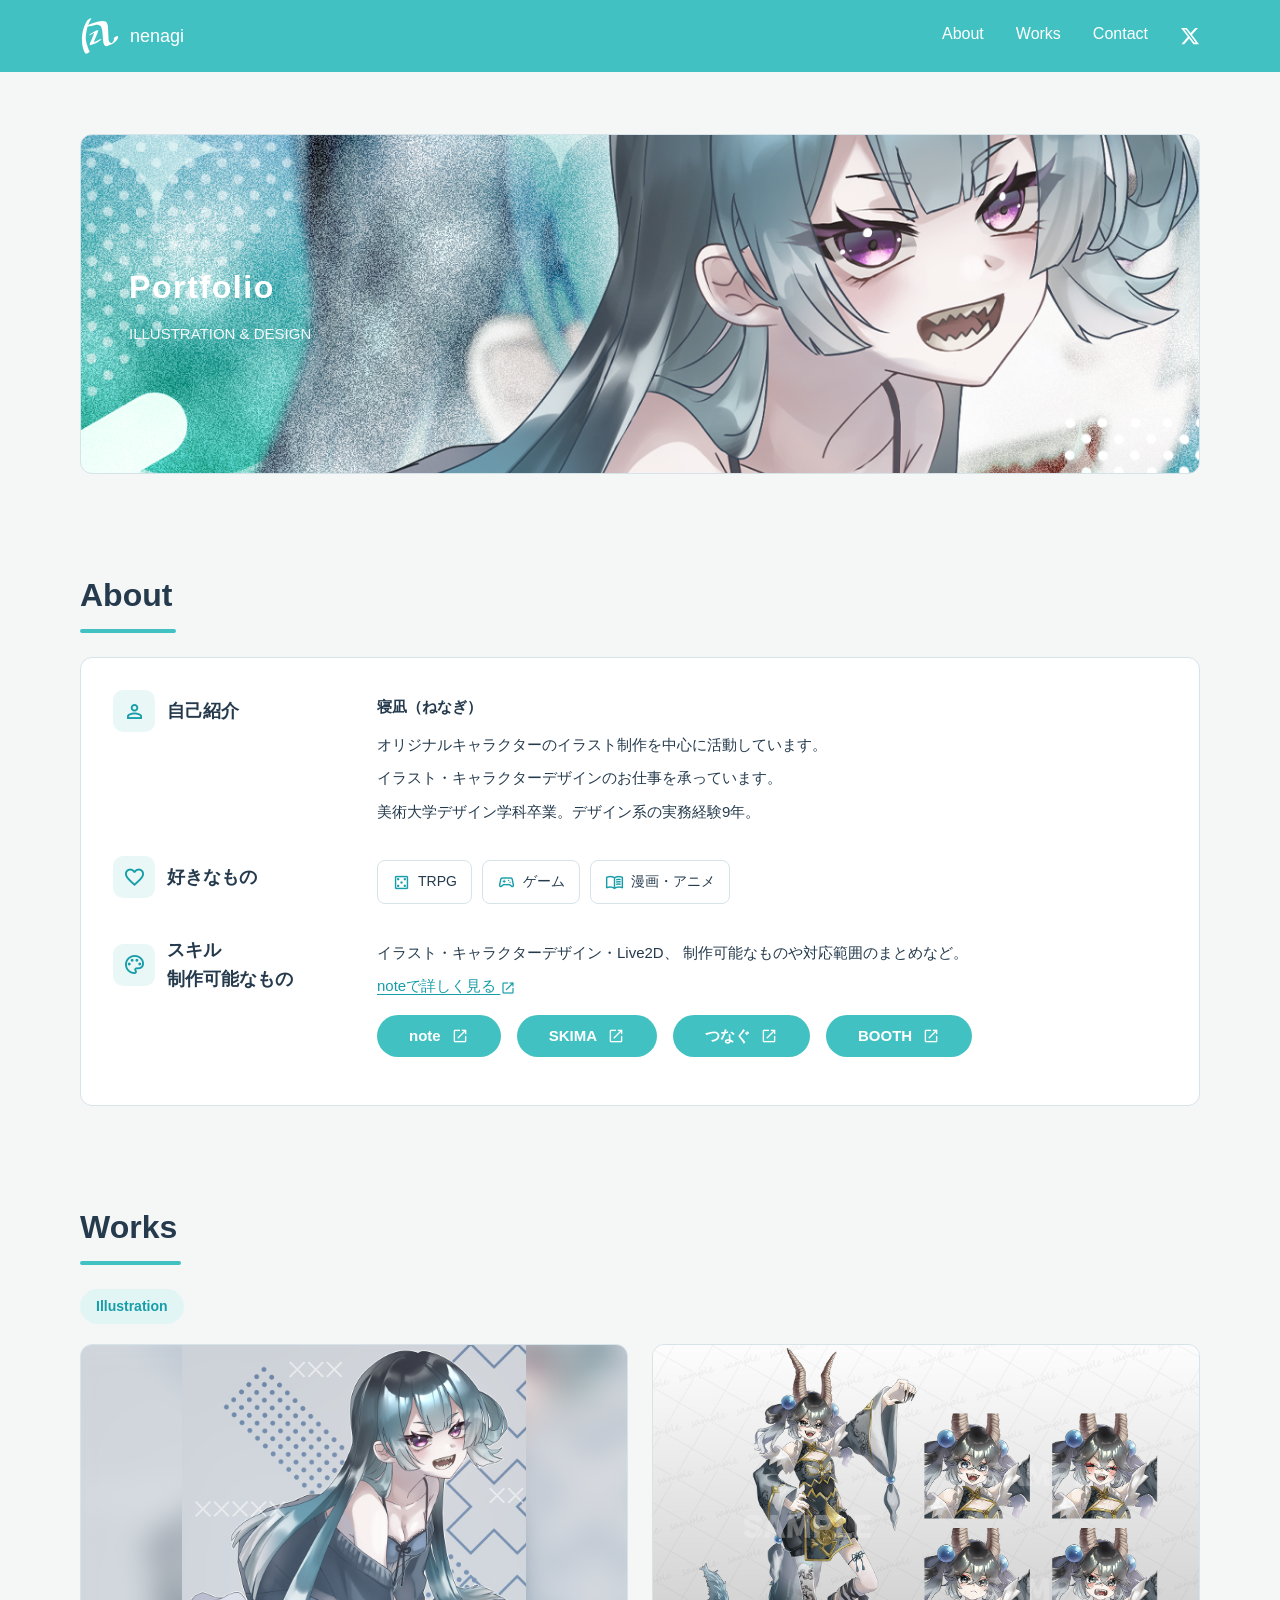
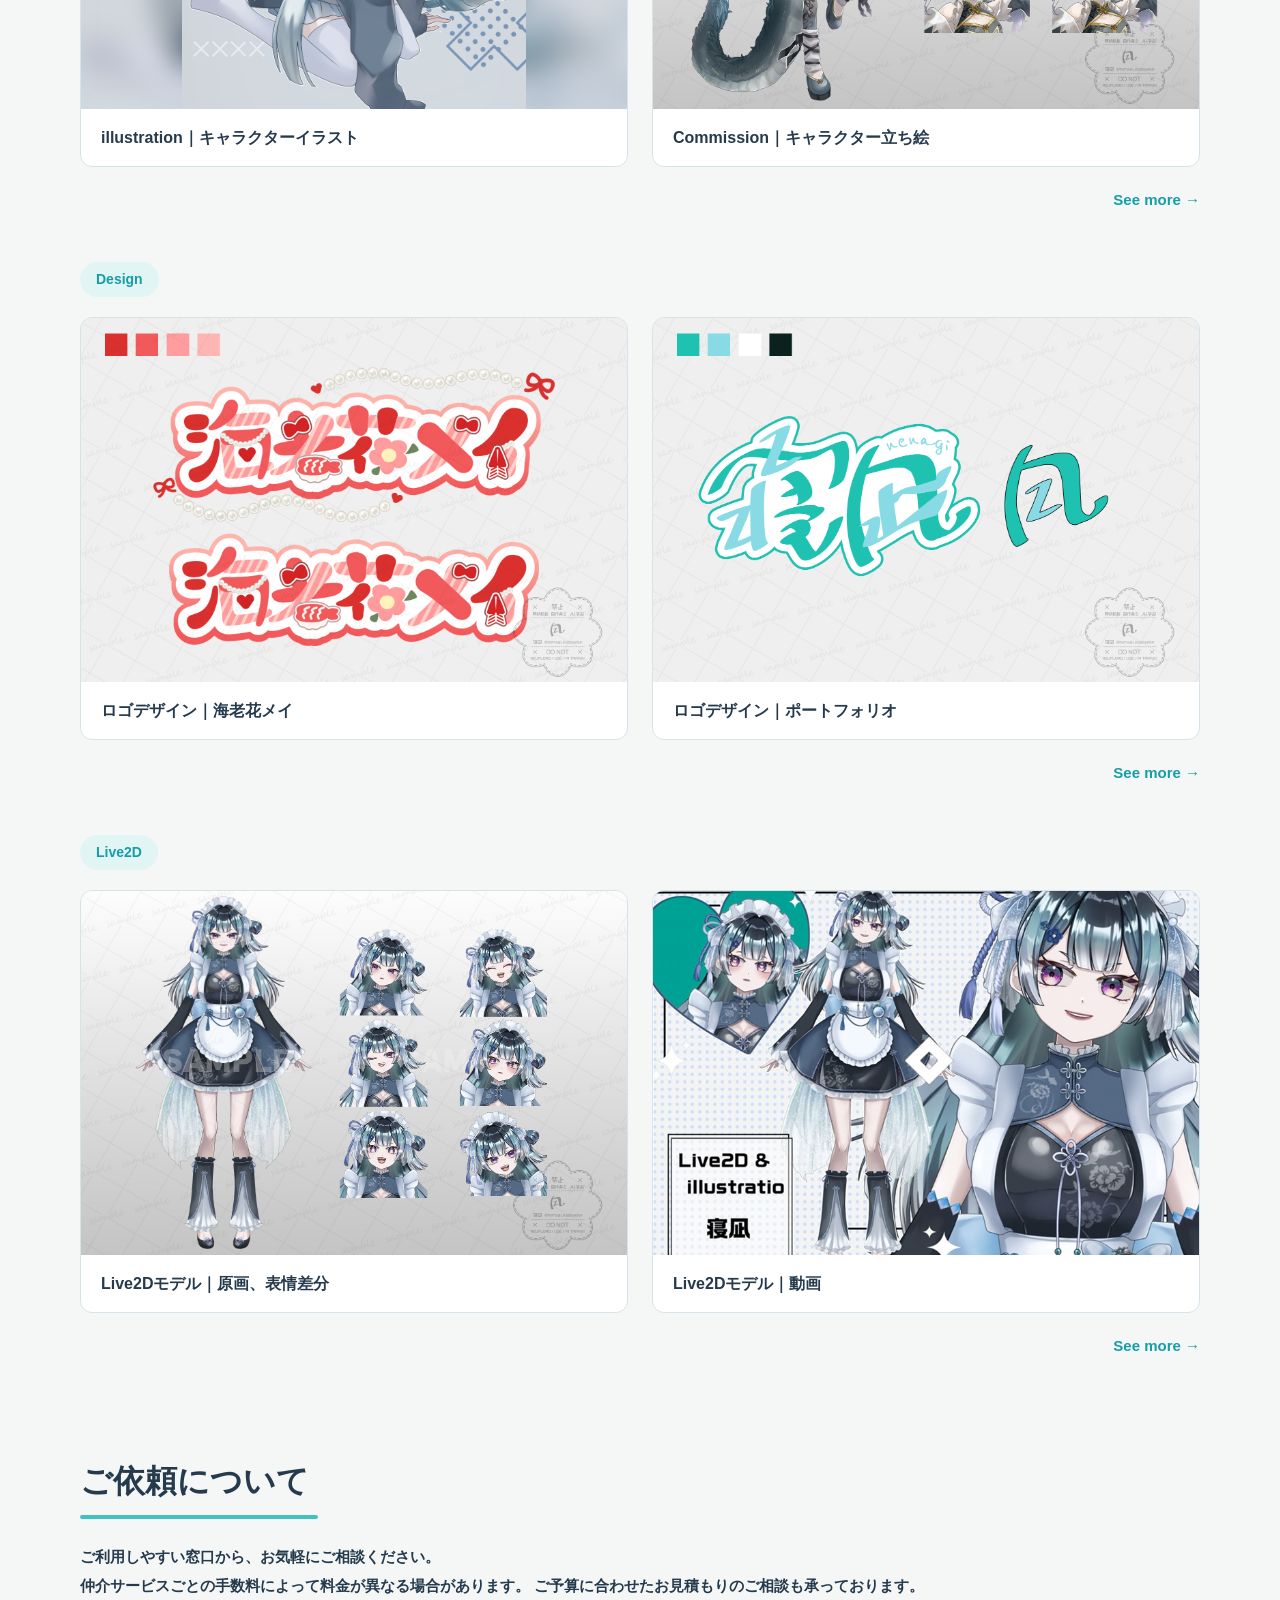
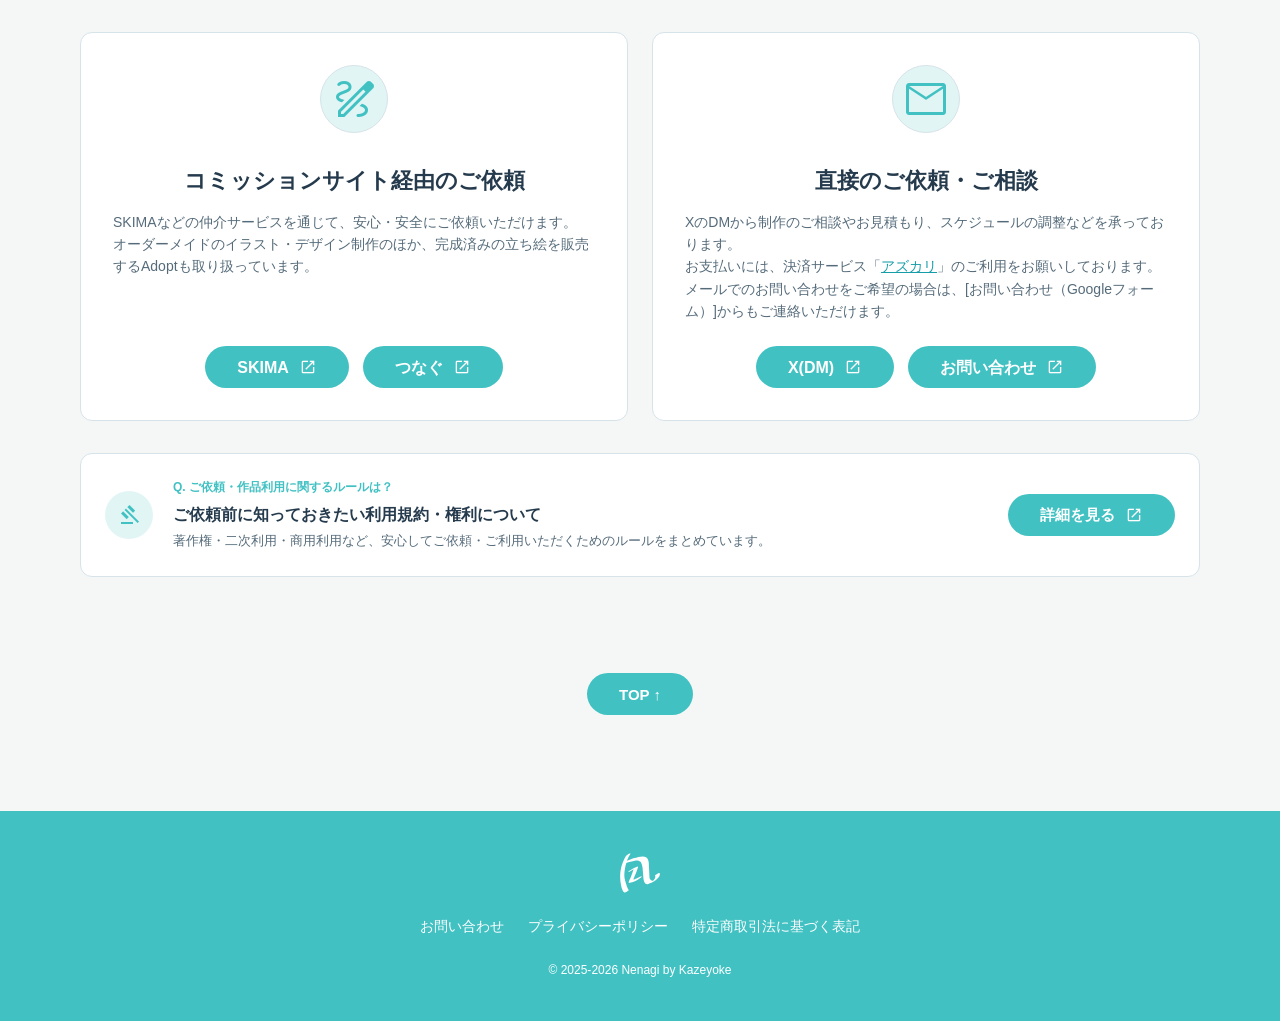
==== commit c9cabc32: "hero更新、work更新、ogpの設定" ====
--- a/index.html
+++ b/index.html
@@ -1,13 +1,14 @@
 <!DOCTYPE html>
 <html lang="ja">
+
+<head>
   <script>
-  if (sessionStorage.getItem("openingPlayed")) {
-    document.documentElement.classList.add("opening-played");
-  } else {
-    sessionStorage.setItem("openingPlayed", "true");
-  }
-</script>
-<head>
+    if (sessionStorage.getItem("openingPlayed")) {
+      document.documentElement.classList.add("opening-played");
+    } else {
+      sessionStorage.setItem("openingPlayed", "true");
+    }
+  </script>
   <meta charset="UTF-8">
   <meta name="viewport" content="width=device-width, initial-scale=1.0">
   <title>Portfolio| 寝凪 Kazeyoke</title>
@@ -19,6 +20,30 @@
   <link rel="preconnect" href="https://fonts.googleapis.com">
   <link rel="preconnect" href="https://fonts.gstatic.com" crossorigin>
   <link href="https://fonts.googleapis.com/css2?family=Noto+Sans+JP:wght@100..900&display=swap" rel="stylesheet">
+
+
+
+  <!-- OGP -->
+  <meta property="og:title" content="寝凪 | Nenagi - Illustration & Design">
+  <meta property="og:description" content="寝凪のポートフォリオサイト。イラスト・キャラクターデザイン・Live2Dなどの制作実績をご紹介しています。">
+  <meta property="og:url" content="https://nenagi.com/">
+  <meta property="og:type" content="website">
+  <meta property="og:site_name" content="寝凪 | Nenagi">
+  <meta property="og:image" content="https://nenagi.com/images/ogp.png">
+  <meta property="og:image:width" content="1200">
+  <meta property="og:image:height" content="630">
+  <meta property="og:image:alt" content="寝凪 / Nenagi Illustration, Design, Live2D">
+
+  <!-- X (Twitter) -->
+  <meta name="twitter:card" content="summary_large_image">
+  <meta name="twitter:title" content="寝凪 | Nenagi - Illustration & Design">
+  <meta name="twitter:description" content="寝凪のポートフォリオサイト。イラスト・キャラクターデザイン・Live2Dなどの制作実績をご紹介しています。">
+  <meta name="twitter:image" content="https://nenagi.com/images/ogp.png">
+
+
+
+
+
   <!-- ★ Google Material Symbols (Icons) の読み込み -->
   <link rel="stylesheet" href="https://fonts.googleapis.com/css2?family=Material+Symbols+Outlined:opsz,wght,FILL,GRAD@24,400,0,0" />
 
@@ -30,7 +55,9 @@
     gtag('js', new Date());
 
     gtag('config', 'G-9JPQ5KPZ0X');
+    
   </script>
+
 </head>
 
 <body>
@@ -47,7 +74,7 @@
   <main class="container">
     <!-- Hero Section (★ images/index/hero.png を設定) -->
     <section class="hero">
-      <div class="hero-banner" style="background-image: url('images/index/hero2.png'); background-size: cover; background-position: center;">
+      <div class="hero-banner" style="background-image: url('images/index/hero4.png'); background-size: cover; background-position: center;">
         <div class="hero-copy">
           <h1>Portfolio</h1>
           <p>ILLUSTRATION & DESIGN</p>
@@ -177,7 +204,7 @@
           </a>
 
           <a
-            href="https://note.com/nenagi_kazeyoke/n/n1725eb1ab9d6?sub_rt=share_pw"
+            href="https://skima.jp/profile?id=476452&sh=sy41KWL"
             target="_blank"
             rel="noopener noreferrer"
             class="btn"
--- a/css/style.css
+++ b/css/style.css
@@ -311,13 +311,13 @@
 .hero-copy h1 {
   font-size: 32px;
   letter-spacing: 0.05em;
-  color: var(--color-text);
+  color: #ffffff;
   margin-bottom: 8px;
 }
 
 .hero-copy p {
   font-size: 15px;
-  color: #61788a;
+  color: #f3f7fa;
 }
 
 
@@ -422,6 +422,48 @@
   align-items: center;
   justify-content: center;
   color: #8da4b0;
+}
+
+.work-card-preview {
+  position: relative;
+  aspect-ratio: 3 / 2;
+  overflow: hidden;
+  background-color: var(--color-border);
+}
+
+.work-card-media {
+  position: absolute;
+  inset: 0;
+  display: flex;
+  align-items: center;
+  justify-content: center;
+}
+
+.work-card-backdrop,
+.work-card-image {
+  position: absolute;
+  width: 100%;
+  height: 100%;
+}
+
+.work-card-backdrop {
+  display: none;
+  object-fit: cover;
+  filter: blur(14px);
+  transform: scale(1.08);
+}
+
+.work-card-image {
+  z-index: 1;
+  object-fit: cover;
+}
+
+.work-card-preview.is-portrait .work-card-backdrop {
+  display: block;
+}
+
+.work-card-preview.is-portrait .work-card-image {
+  object-fit: contain;
 }
 
 .work-info {
@@ -668,41 +710,55 @@
   align-items: center;
   justify-content: center;
   padding: 20px;
+  overflow-y: auto;
 }
 
 .modal-overlay.active {
   display: flex;
+  align-items: flex-start;
 }
 
 .modal-content {
   background-color: var(--color-surface);
   border-radius: var(--radius-card);
   max-width: 1000px;
+  max-height: calc(100dvh - 40px);
   width: 100%;
   padding: 24px;
   display: flex;
   flex-direction: column;
   align-items: center;
+  margin: 0 auto;
+  overflow-y: auto;
 }
 
 .modal-image {
   width: 100%;
-  aspect-ratio: 3 / 2;
-  background-color: var(--color-border);
+  flex-shrink: 0;
   border-radius: 8px;
   margin-bottom: 16px;
   display: flex;
   align-items: center;
   justify-content: center;
   color: #8da4b0;
+}
+
+.modal-image img {
+  display: block;
+  width: auto;
+  height: auto;
+  max-width: 100%;
+  max-height: 65dvh;
+  object-fit: contain;
 }
 
 /* モーダル内の動画 */
 .modal-image video {
   display: block;
-  width: 100%;
+  width: auto;
   height: auto;
-  max-height: 65vh;
+  max-width: 100%;
+  max-height: 65dvh;
   object-fit: contain;
   background-color: #000;
   border-radius: 8px;
@@ -765,14 +821,14 @@
 @media (max-width: 768px) {
   .modal-overlay {
     padding: 10px;
-    align-items: center;
+    align-items: flex-start;
     justify-content: center;
   }
 
   .modal-content {
     width: 100%;
     max-width: none;
-    max-height: 94dvh;
+    max-height: calc(100dvh - 20px);
     padding: 16px 12px;
     border-radius: 12px;
     overflow-y: auto;
@@ -781,22 +837,15 @@
   /* 作品画像 */
   .modal-image {
     width: 100%;
-    min-height: 120px;
-    max-height: 70dvh;
-    aspect-ratio: auto;
     margin-bottom: 14px;
   }
 
   .modal-image img {
-    display: block;
-    width: 100%;
-    height: auto;
-    max-height: 70dvh;
-    object-fit: contain;
+    max-height: 60dvh;
   }
 
   .modal-image video {
-  max-height: 60vh;
+    max-height: 60dvh;
   }
 
   /* タイトル */
@@ -838,15 +887,12 @@
 
   .modal-content {
     padding: 12px 10px;
-    max-height: 96dvh;
-  }
-
-  .modal-image {
-    max-height: 72dvh;
-  }
-
-  .modal-image img {
-    max-height: 72dvh;
+    max-height: calc(100dvh - 12px);
+  }
+
+  .modal-image img,
+  .modal-image video {
+    max-height: 55dvh;
   }
 
   .modal-title {
@@ -981,6 +1027,14 @@
   font-size: 12px;
 }
 
+/* モバイル版：フッターリンクを縦並び */
+@media screen and (max-width: 768px) {
+  .footer-links {
+    flex-direction: column;
+    align-items: center;
+    gap: 12px;
+  }
+}
 
 /* ==================================================
    About Section
@@ -1412,6 +1466,3 @@
 .opening-played .opening {
   display: none;
 }
-
-
-
